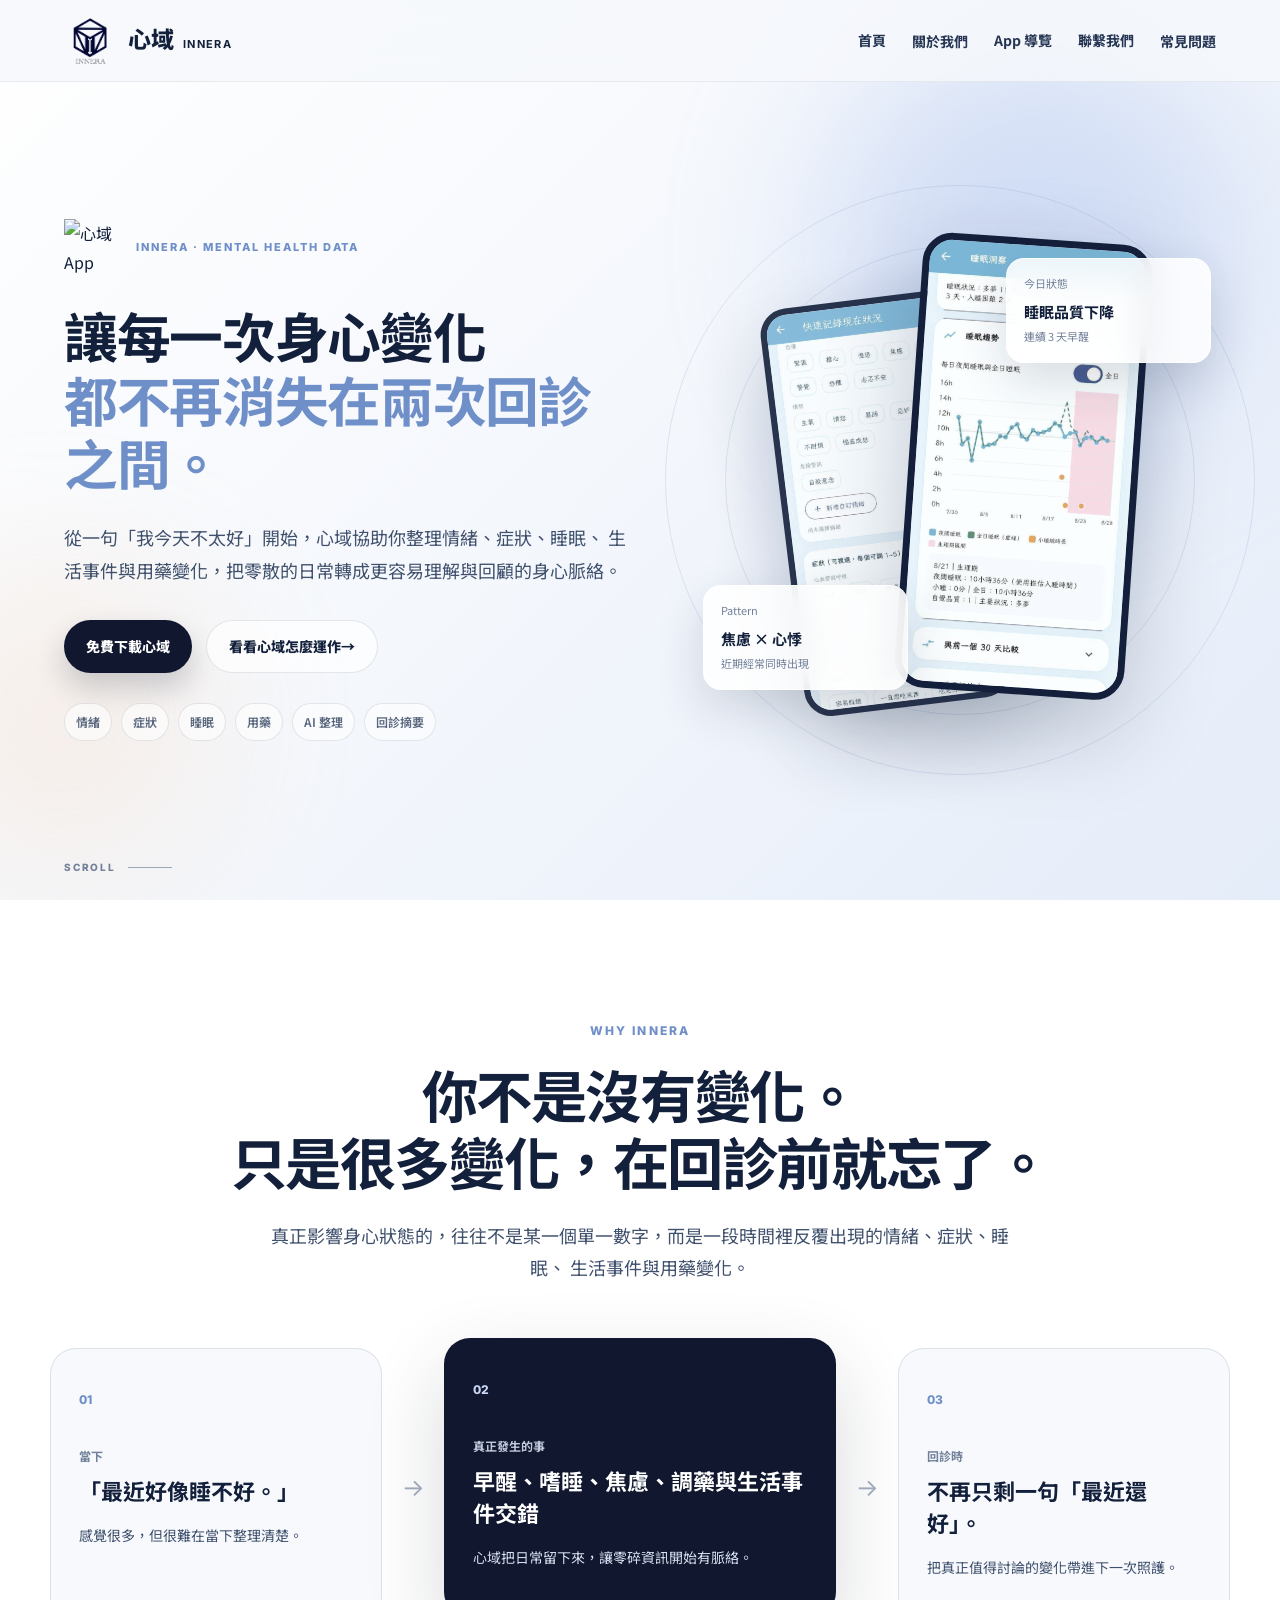
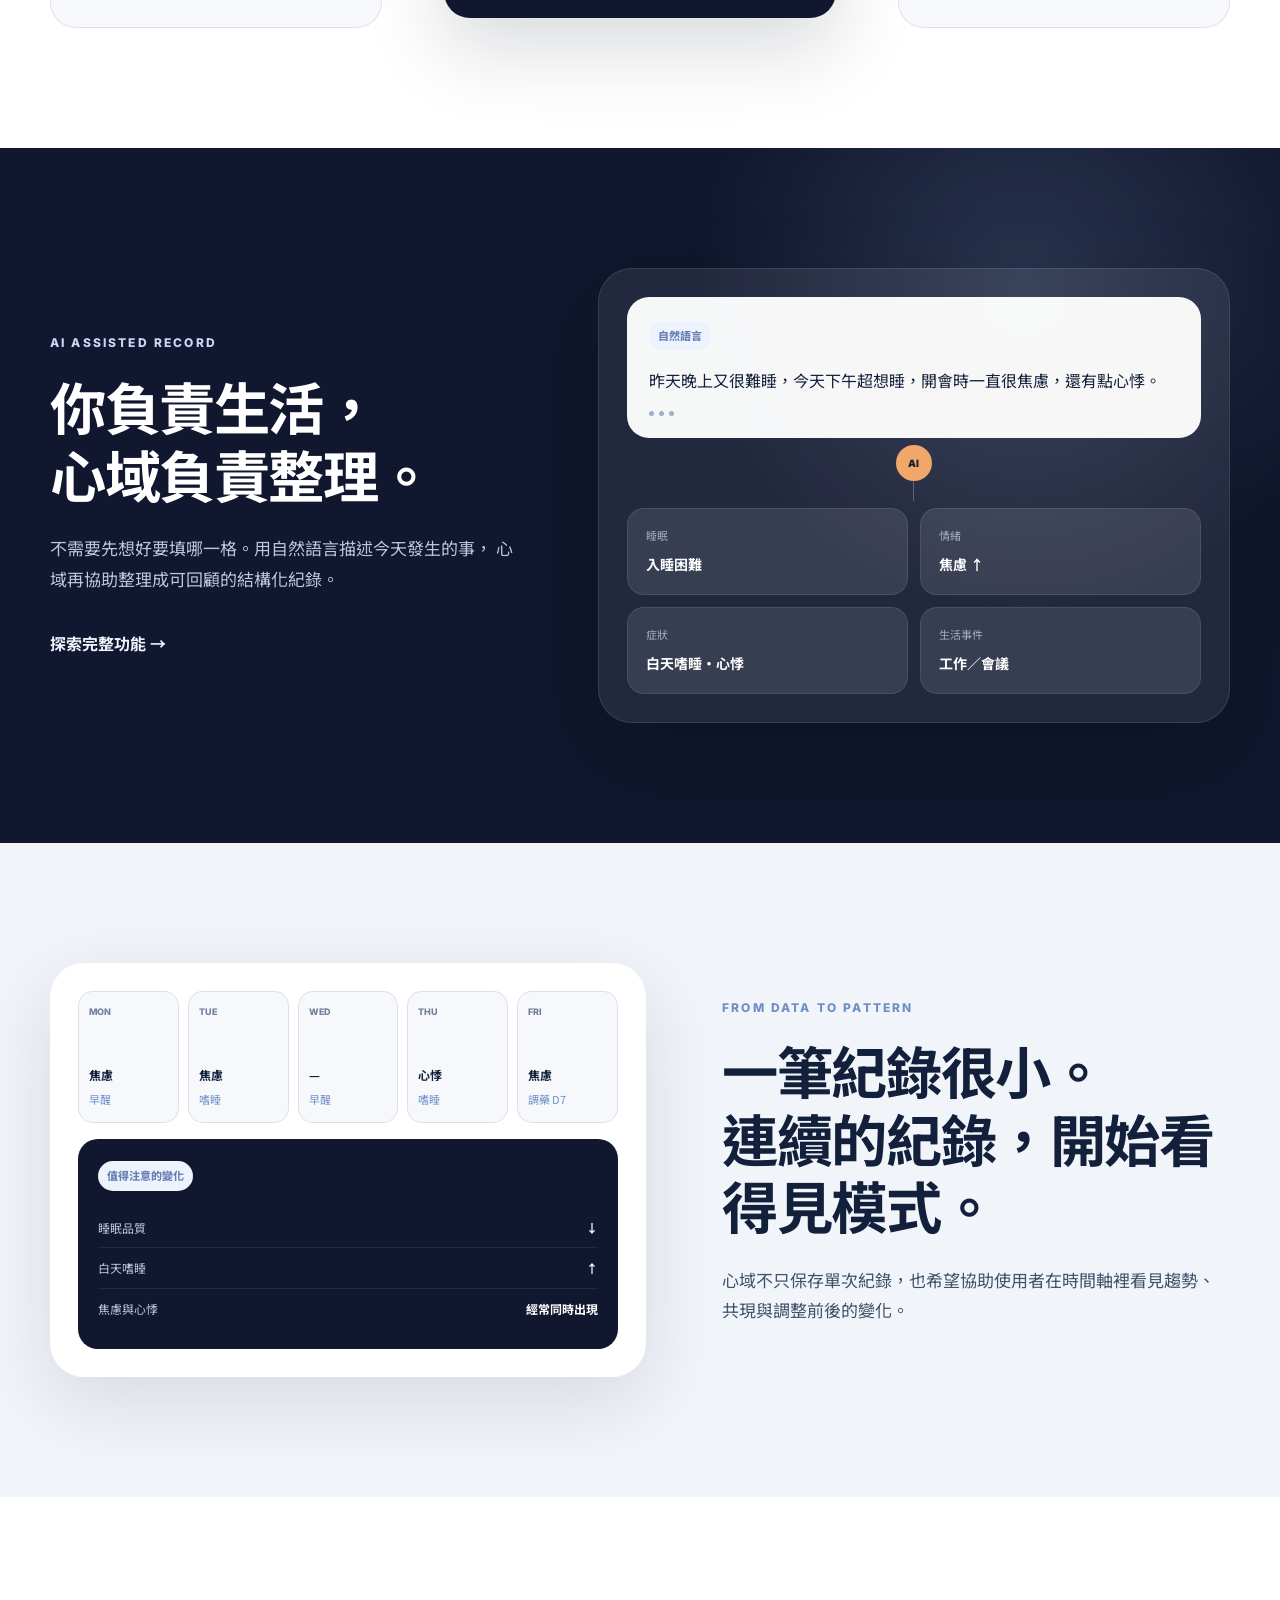
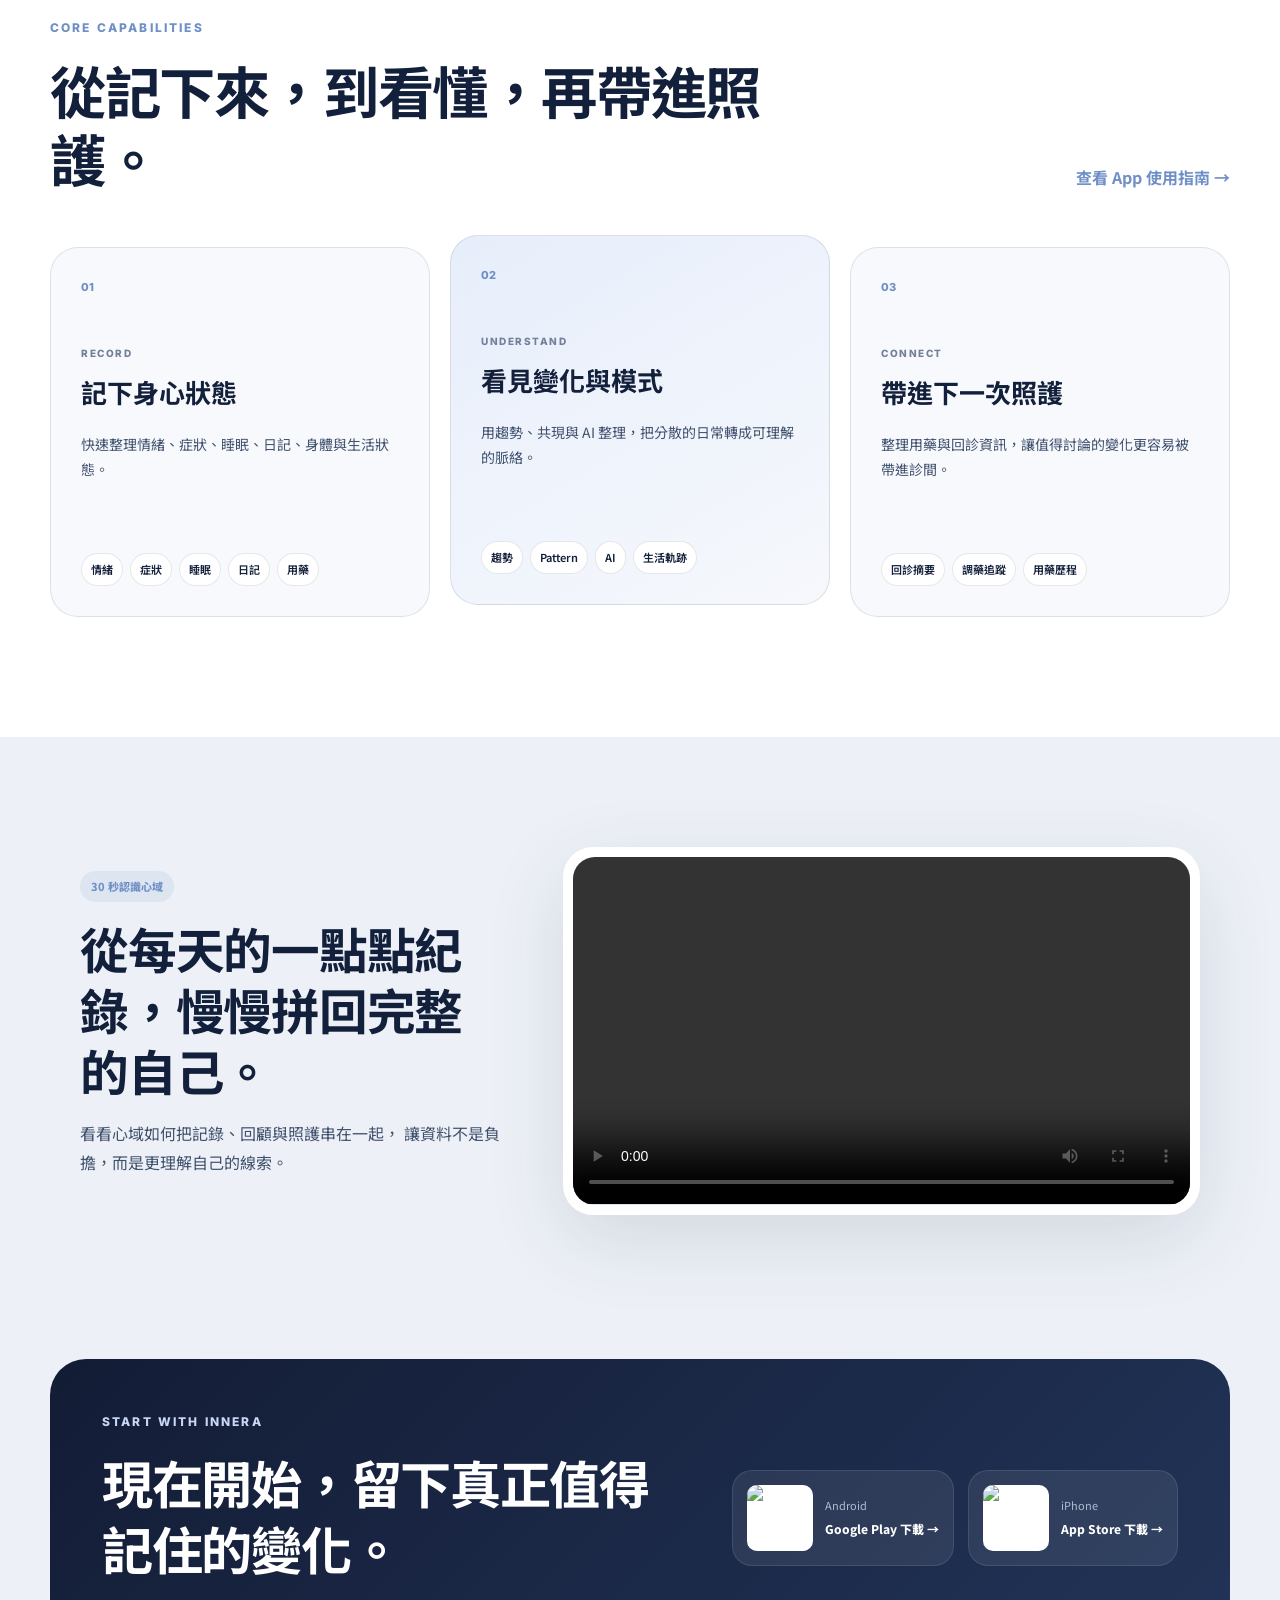
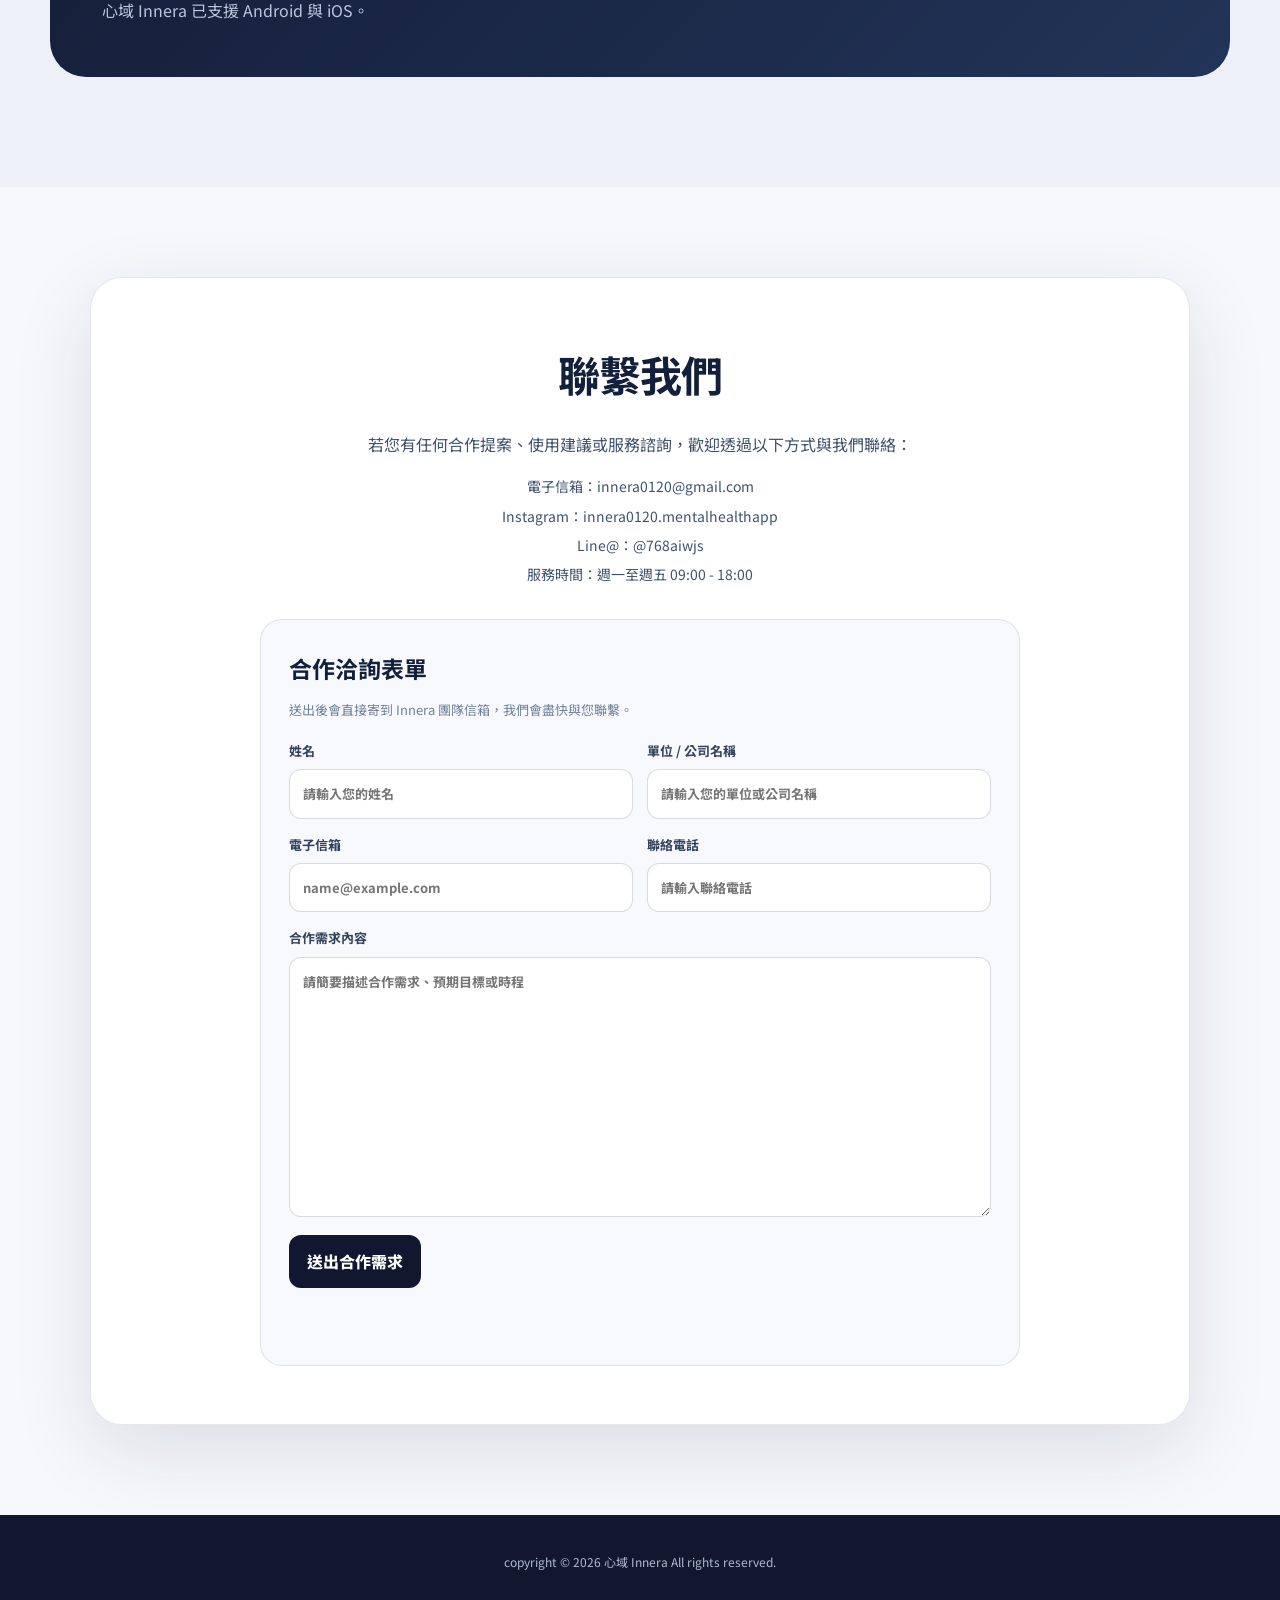
==== index.html @ 4cc6efcf "[update]大改版" ====
<!DOCTYPE html>
<html lang="zh-TW">
<head>
    <meta charset="UTF-8">
    <meta name="viewport" content="width=device-width, user-scalable=no, initial-scale=1.0">
    <title>心域 Innera｜情緒、心理App、日記、藥物紀錄、身心照護</title>
    <meta name="description" content="心域 Innera 是專為身心健康設計的心理 App，提供情緒紀錄、心理日記、藥物紀錄與身心照護功能，幫助你探索身心的每一個角落。">
    <meta name="keywords" content="心域, Inner, 情緒, 心理App, 日記, 藥物紀錄, 身心照護, 心理健康, 情緒管理, Innera">
    <meta property="og:title" content="心域 Innera｜情緒、心理App、日記、藥物紀錄、身心照護">
    <meta property="og:description" content="心域 Innera 是專為身心健康設計的心理 App，提供情緒紀錄、心理日記、藥物紀錄與身心照護功能。">
    <meta property="og:type" content="website">
    <link rel="stylesheet" href="style.css">
    <link rel="icon" type="image/png" sizes="1200x1200" href="./favicon.png">
<script type="application/ld+json">
{
  "@context": "https://schema.org",
  "@type": "MobileApplication",
  "name": "心域 Innera",
  "description": "專為身心健康設計的心理健康紀錄 App，提供情緒、症狀、睡眠、日記與藥物紀錄功能。",
  "url": "https://2019chenqq.github.io/Innera/",
  "applicationCategory": "HealthApplication",
  "operatingSystem": "Android, iOS"
}
</script>
</head>
<body>
    <header class="navbar">
  <a class="logo-area" href="index.html" aria-label="回到首頁">
  <img src="favicon.png" class="logo">
  <div class="brand-text">
    <div class="brand-title">
      <h1>心域</h1>
      <span>INNERA</span>
    </div>
  </div>
</a>

  <button class="nav-toggle" type="button" aria-label="開啟導覽選單" aria-expanded="false" aria-controls="primary-nav">
    <span></span>
    <span></span>
    <span></span>
  </button>

  <nav id="primary-nav">
    <a href="index.html">首頁</a>
    <div class="nav-item has-submenu">
      <a href="about/about.html">關於我們</a>
      <button class="submenu-toggle" type="button" aria-label="展開關於我們子選單" aria-expanded="false">▾</button>
      <div class="submenu">
        <a href="about/about.html#about-motivation">開發動機</a>
        <a href="about/about.html#about-expectation">我們期許</a>
        <a href="about/about.html#about-social">社會議題</a>
        <a href="about/about.html#about-timeline">發展時間線</a>
        <a href="about/about.html#about-roadmap">未來規劃</a>
      </div>
    </div>
      <a href="guide/guide.html">App 導覽</a>
      <button class="submenu-toggle" type="button" aria-label="展開 App 使用指南子選單" aria-expanded="false">▾</button>
    </div>
    <a href="#contact-us">聯繫我們</a>
    <div class="nav-item has-submenu">
      <a href="FAQ/faq.html">常見問題</a>
      <button class="submenu-toggle" type="button" aria-label="展開常見問題子選單" aria-expanded="false">▾</button>
      <div class="submenu">
        <a href="FAQ/faq-emotion-trend.html">情緒趨勢圖</a>
        <a href="FAQ/faq-diary.html">日記功能</a>
        <a href="FAQ/faq-medication.html">藥物紀錄</a>
        <a href="FAQ/faq-privacy.html">加密與隱私</a>
      </div>
    </div>
  </nav>
</header>

<main>
  <section class="hero hero-modern" id="home">
    <div class="hero-glow hero-glow-a" aria-hidden="true"></div>
    <div class="hero-glow hero-glow-b" aria-hidden="true"></div>

    <div class="hero-content">
      <div class="hero-copy">
        <div class="hero-brand-row">
          <img src="images/app_logo.png" class="hero-app-logo" alt="心域 App Logo">
          <span class="hero-eyebrow">INNERA · MENTAL HEALTH DATA</span>
        </div>

        <h2>讓每一次身心變化<br><span>都不再消失在兩次回診之間。</span></h2>

        <p class="hero-desc">
          從一句「我今天不太好」開始，心域協助你整理情緒、症狀、睡眠、
          生活事件與用藥變化，把零散的日常轉成更容易理解與回顧的身心脈絡。
        </p>

        <div class="hero-actions">
          <a class="primary-cta" href="#download-app">免費下載心域</a>
          <a class="secondary-cta" href="#how-it-works">看看心域怎麼運作 <span>→</span></a>
        </div>

        <div class="hero-trust">
          <span>情緒</span>
          <span>症狀</span>
          <span>睡眠</span>
          <span>用藥</span>
          <span>AI 整理</span>
          <span>回診摘要</span>
        </div>
      </div>

      <div class="hero-visual" aria-label="心域 App 畫面展示">
        <div class="orbit orbit-one" aria-hidden="true"></div>
        <div class="orbit orbit-two" aria-hidden="true"></div>

        <div class="floating-card floating-card-top">
          <small>今日狀態</small>
          <strong>睡眠品質下降</strong>
          <span>連續 3 天早醒</span>
        </div>

        <img src="images/快速紀錄.jpg" class="hero-phone hero-phone-back" alt="心域首頁">
        <img src="images/睡眠洞察.jpg" class="hero-phone hero-phone-main" alt="心域趨勢圖">

        <div class="floating-card floating-card-bottom">
          <small>Pattern</small>
          <strong>焦慮 × 心悸</strong>
          <span>近期經常同時出現</span>
        </div>
      </div>
    </div>

    <a class="hero-scroll" href="#problem" aria-label="向下看更多">
      <span>SCROLL</span>
      <i></i>
    </a>
  </section>

  <section class="story-section" id="problem">
    <div class="section-inner story-inner">
      <div class="section-label">WHY INNERA</div>
      <h2 class="display-title">你不是沒有變化。<br>只是很多變化，在回診前就忘了。</h2>
      <p class="section-lead">
        真正影響身心狀態的，往往不是某一個單一數字，而是一段時間裡反覆出現的情緒、症狀、睡眠、
        生活事件與用藥變化。
      </p>

      <div class="story-flow">
        <article class="story-card">
          <span class="story-number">01</span>
          <p class="story-kicker">當下</p>
          <h3>「最近好像睡不好。」</h3>
          <p>感覺很多，但很難在當下整理清楚。</p>
        </article>

        <div class="flow-arrow" aria-hidden="true">→</div>

        <article class="story-card story-card-highlight">
          <span class="story-number">02</span>
          <p class="story-kicker">真正發生的事</p>
          <h3>早醒、嗜睡、焦慮、調藥與生活事件交錯</h3>
          <p>心域把日常留下來，讓零碎資訊開始有脈絡。</p>
        </article>

        <div class="flow-arrow" aria-hidden="true">→</div>

        <article class="story-card">
          <span class="story-number">03</span>
          <p class="story-kicker">回診時</p>
          <h3>不再只剩一句「最近還好」。</h3>
          <p>把真正值得討論的變化帶進下一次照護。</p>
        </article>
      </div>
    </div>
  </section>

  <section class="ai-section" id="how-it-works">
    <div class="section-inner ai-grid">
      <div class="ai-copy">
        <div class="section-label light-label">AI ASSISTED RECORD</div>
        <h2 class="display-title light-title">你負責生活，<br>心域負責整理。</h2>
        <p>
          不需要先想好要填哪一格。用自然語言描述今天發生的事，
          心域再協助整理成可回顧的結構化紀錄。
        </p>
        <a class="text-link light-link" href="#feature-intro">探索完整功能 →</a>
      </div>

      <div class="ai-demo-card">
        <div class="ai-input-box">
          <span class="demo-tag">自然語言</span>
          <p>昨天晚上又很難睡，今天下午超想睡，開會時一直很焦慮，還有點心悸。</p>
          <div class="typing-line">
            <span></span><span></span><span></span>
          </div>
        </div>

        <div class="ai-transform" aria-hidden="true">
          <span>AI</span>
          <i></i>
        </div>

        <div class="structured-grid">
          <div class="structured-card">
            <span>睡眠</span>
            <strong>入睡困難</strong>
          </div>
          <div class="structured-card">
            <span>情緒</span>
            <strong>焦慮 ↑</strong>
          </div>
          <div class="structured-card">
            <span>症狀</span>
            <strong>白天嗜睡・心悸</strong>
          </div>
          <div class="structured-card">
            <span>生活事件</span>
            <strong>工作／會議</strong>
          </div>
        </div>
      </div>
    </div>
  </section>

  <section class="pattern-section">
    <div class="section-inner pattern-grid">
      <div class="pattern-visual">
        <div class="mini-timeline">
          <div><span>MON</span><b>焦慮</b><em>早醒</em></div>
          <div><span>TUE</span><b>焦慮</b><em>嗜睡</em></div>
          <div><span>WED</span><b>—</b><em>早醒</em></div>
          <div><span>THU</span><b>心悸</b><em>嗜睡</em></div>
          <div><span>FRI</span><b>焦慮</b><em>調藥 D7</em></div>
        </div>
        <div class="pattern-summary">
          <span class="demo-tag">值得注意的變化</span>
          <ul>
            <li><span>睡眠品質</span><strong>↓</strong></li>
            <li><span>白天嗜睡</span><strong>↑</strong></li>
            <li><span>焦慮與心悸</span><strong>經常同時出現</strong></li>
          </ul>
        </div>
      </div>

      <div class="pattern-copy">
        <div class="section-label">FROM DATA TO PATTERN</div>
        <h2 class="display-title">一筆紀錄很小。<br>連續的紀錄，開始看得見模式。</h2>
        <p>
          心域不只保存單次紀錄，也希望協助使用者在時間軸裡看見趨勢、
          共現與調整前後的變化。
        </p>
      </div>
    </div>
  </section>

  <section class="capability-section" id="feature-intro">
    <div class="section-inner">
      <div class="capability-heading">
        <div>
          <div class="section-label">CORE CAPABILITIES</div>
          <h2 class="display-title">從記下來，到看懂，再帶進照護。</h2>
        </div>
        <a class="text-link" href="guide/daily-record.html">查看 App 使用指南 →</a>
      </div>

      <div class="capability-grid">
        <article class="capability-card">
          <span class="capability-index">01</span>
          <p class="capability-en">RECORD</p>
          <h3>記下身心狀態</h3>
          <p>快速整理情緒、症狀、睡眠、日記、身體與生活狀態。</p>
          <div class="capability-tags">
            <span>情緒</span><span>症狀</span><span>睡眠</span><span>日記</span><span>用藥</span>
          </div>
        </article>

        <article class="capability-card capability-card-featured">
          <span class="capability-index">02</span>
          <p class="capability-en">UNDERSTAND</p>
          <h3>看見變化與模式</h3>
          <p>用趨勢、共現與 AI 整理，把分散的日常轉成可理解的脈絡。</p>
          <div class="capability-tags">
            <span>趨勢</span><span>Pattern</span><span>AI</span><span>生活軌跡</span>
          </div>
        </article>

        <article class="capability-card">
          <span class="capability-index">03</span>
          <p class="capability-en">CONNECT</p>
          <h3>帶進下一次照護</h3>
          <p>整理用藥與回診資訊，讓值得討論的變化更容易被帶進診間。</p>
          <div class="capability-tags">
            <span>回診摘要</span><span>調藥追蹤</span><span>用藥歷程</span>
          </div>
        </article>
      </div>
    </div>
  </section>

  <section class="brand-video-section" id="brand-video">
    <div class="brand-video-container">
      <div class="brand-video-text">
        <span class="section-kicker">30 秒認識心域</span>
        <h2>從每天的一點點紀錄，慢慢拼回完整的自己。</h2>
        <p>
          看看心域如何把記錄、回顧與照護串在一起，
          讓資料不是負擔，而是更理解自己的線索。
        </p>
      </div>

      <div class="brand-video-card">
        <video class="brand-video" controls playsinline preload="metadata">
          <source src="Video/App形象影片.mp4" type="video/mp4">
          您的瀏覽器不支援影片播放。
        </video>
      </div>
    </div>
  </section>

  <section class="download-section" id="download-app">
    <div class="section-inner download-panel">
      <div class="download-copy">
        <div class="section-label light-label">START WITH INNERA</div>
        <h2>現在開始，留下真正值得記住的變化。</h2>
        <p>心域 Innera 已支援 Android 與 iOS。</p>
      </div>

      <div class="download-options">
        <div class="download-option">
          <img src="images/Android QR code.png" alt="Android QR code">
          <div>
            <span>Android</span>
            <a href="https://play.google.com/store/apps/details?id=tw.heartsshine.app" target="_blank" rel="noopener noreferrer">Google Play 下載 →</a>
          </div>
        </div>

        <div class="download-option">
          <img src="images/ios QR code.png" alt="iOS QR code">
          <div>
            <span>iPhone</span>
            <a href="https://apps.apple.com/app/%E5%BF%83%E5%9F%9F/id6761364532" target="_blank" rel="noopener noreferrer">App Store 下載 →</a>
          </div>
        </div>
      </div>
    </div>
  </section>
</main>


<div class="lightbox" id="image-lightbox" aria-hidden="true">
  <button class="lightbox-close" type="button" aria-label="關閉放大圖片">×</button>
  <img class="lightbox-image" src="" alt="放大預覽">
</div>

<section class="contact-section" id="contact-us">
  <h2 class="section-heading">聯繫我們</h2>
  <p>若您有任何合作提案、使用建議或服務諮詢，歡迎透過以下方式與我們聯絡：</p>
  <div class="contact-list">
    <p>電子信箱：innera0120@gmail.com</p>
    <p>Instagram：innera0120.mentalhealthapp</p>
    <p>Line@：@768aiwjs</p>
    <p>服務時間：週一至週五 09:00 - 18:00</p>
  </div>
    <form
      class="cooperation-form"
      id="cooperation-form"
      action="https://script.google.com/macros/s/AKfycbwIq2bUx30dX_gf_fLArxdg6hC4Gxvrd5Pf0knFtybtmUnNNpR6u-JxfWpjAalAvNqS/exec"
      method="POST"
    >
      <h3>合作洽詢表單</h3>
      <p class="form-help">送出後會直接寄到 Innera 團隊信箱，我們會盡快與您聯繫。</p>
      <input type="text" name="_honey" class="form-honey" tabindex="-1" autocomplete="off">
      <div class="form-grid">
      <label>
        姓名
        <input type="text" name="name" required placeholder="請輸入您的姓名">
      </label>
      <label>
        單位 / 公司名稱
        <input type="text" name="organization" required placeholder="請輸入您的單位或公司名稱">
      </label>
      <label>
        電子信箱
        <input type="email" name="email" required placeholder="name@example.com">
      </label>
      <label>
        聯絡電話
        <input type="tel" name="phone" required placeholder="請輸入聯絡電話">
      </label>
      </div>
      <label class="full-width">
        合作需求內容
        <textarea name="message" rows="10" required placeholder="請簡要描述合作需求、預期目標或時程"></textarea>
      </label>

      <button type="submit" class="submit-btn">送出合作需求</button>
      <p class="form-note" id="form-note" aria-live="polite"></p>
    </form>
</section>

<footer>
  <p>copyright © 2026 心域 Innera All rights reserved.</p>
</footer>

<script>
  (function () {
    const navbar = document.querySelector(".navbar");
    const navToggle = document.querySelector(".nav-toggle");
    const primaryNav = document.getElementById("primary-nav");
    const submenuItems = primaryNav ? Array.from(primaryNav.querySelectorAll(".has-submenu")) : [];
    const zoomableImages = Array.from(document.querySelectorAll(".feature-grid img, .single-feature img"));
    const lightbox = document.getElementById("image-lightbox");
    const lightboxImage = lightbox.querySelector(".lightbox-image");
    const closeButton = lightbox.querySelector(".lightbox-close");
    const featureVideos = Array.from(document.querySelectorAll(".feature-video"));
    const cooperationForm = document.getElementById("cooperation-form");
    const formNote = document.getElementById("form-note");
    let currentIndex = -1;
    let touchStartX = 0;
    let touchStartY = 0;

    function closeMobileNav() {
      if (!navbar || !navToggle) {
        return;
      }

      navbar.classList.remove("is-open");
      navToggle.setAttribute("aria-expanded", "false");

      submenuItems.forEach((item) => {
        item.classList.remove("submenu-open");
        const toggle = item.querySelector(".submenu-toggle");
        if (toggle) {
          toggle.setAttribute("aria-expanded", "false");
        }
      });
    }

    if (navbar && navToggle && primaryNav) {
      navToggle.addEventListener("click", () => {
        const isOpen = navbar.classList.toggle("is-open");
        navToggle.setAttribute("aria-expanded", String(isOpen));
      });

      primaryNav.querySelectorAll("a").forEach((anchor) => {
        anchor.addEventListener("click", () => {
          if (window.matchMedia("(max-width: 768px)").matches) {
            closeMobileNav();
          }
        });
      });

      submenuItems.forEach((item) => {
        const toggle = item.querySelector(".submenu-toggle");
        if (!toggle) {
          return;
        }

        toggle.addEventListener("click", (event) => {
          event.preventDefault();
          const isSubmenuOpen = item.classList.toggle("submenu-open");
          toggle.setAttribute("aria-expanded", String(isSubmenuOpen));
        });
      });

      window.addEventListener("resize", () => {
        if (!window.matchMedia("(max-width: 768px)").matches) {
          closeMobileNav();
        }
      });
    }

    function showImage(index) {
      if (!zoomableImages.length) {
        return;
      }

      const normalizedIndex = (index + zoomableImages.length) % zoomableImages.length;
      const targetImage = zoomableImages[normalizedIndex];

      currentIndex = normalizedIndex;
      lightboxImage.src = targetImage.src;
      lightboxImage.alt = targetImage.alt || "放大預覽";
    }

    function openLightbox(index) {
      showImage(index);
      lightbox.classList.add("is-open");
      lightbox.setAttribute("aria-hidden", "false");
      document.body.classList.add("no-scroll");
    }

    function closeLightbox() {
      lightbox.classList.remove("is-open");
      lightbox.setAttribute("aria-hidden", "true");
      document.body.classList.remove("no-scroll");
      lightboxImage.src = "";
      currentIndex = -1;
    }

    function showNext() {
      if (currentIndex === -1) {
        return;
      }

      showImage(currentIndex + 1);
    }

    function showPrev() {
      if (currentIndex === -1) {
        return;
      }

      showImage(currentIndex - 1);
    }

    zoomableImages.forEach((img, index) => {
      img.classList.add("zoomable-image");
      img.addEventListener("click", () => openLightbox(index));
    });

    closeButton.addEventListener("click", closeLightbox);

    lightboxImage.addEventListener("touchstart", (event) => {
      if (!lightbox.classList.contains("is-open")) {
        return;
      }

      touchStartX = event.changedTouches[0].clientX;
      touchStartY = event.changedTouches[0].clientY;
    });

    lightboxImage.addEventListener("touchend", (event) => {
      if (!lightbox.classList.contains("is-open")) {
        return;
      }

      const touchEndX = event.changedTouches[0].clientX;
      const touchEndY = event.changedTouches[0].clientY;
      const deltaX = touchEndX - touchStartX;
      const deltaY = touchEndY - touchStartY;

      if (Math.abs(deltaX) > 50 && Math.abs(deltaX) > Math.abs(deltaY)) {
        if (deltaX < 0) {
          showNext();
        } else {
          showPrev();
        }
      }
    });

    lightbox.addEventListener("click", (event) => {
      if (event.target === lightbox) {
        closeLightbox();
      }
    });

    document.addEventListener("keydown", (event) => {
      if (!lightbox.classList.contains("is-open")) {
        return;
      }

      if (event.key === "Escape") {
        closeLightbox();
      } else if (event.key === "ArrowRight") {
        showNext();
      } else if (event.key === "ArrowLeft") {
        showPrev();
      }
    });

    featureVideos.forEach((videoElement) => {
      const fallback = videoElement.parentElement.querySelector(".video-fallback");
      if (!fallback) {
        return;
      }

      const showVideoFallback = () => {
        fallback.hidden = false;
      };

      const hideVideoFallback = () => {
        fallback.hidden = true;
      };

      videoElement.addEventListener("loadeddata", hideVideoFallback);
      videoElement.addEventListener("playing", hideVideoFallback);
      videoElement.addEventListener("error", showVideoFallback);
      videoElement.addEventListener("stalled", showVideoFallback);
    });

    if (cooperationForm && formNote) {
      const submitButton = cooperationForm.querySelector(".submit-btn");
      const submitAction = cooperationForm.getAttribute("action") || "";

      if (new URLSearchParams(window.location.search).get("sent") === "1") {
        formNote.className = "form-note success";
        formNote.textContent = "感謝您的來信，我們已收到合作需求，將於 1-3 個工作天內與您聯繫。";
      }

      cooperationForm.addEventListener("submit", async (event) => {
        event.preventDefault();

        formNote.className = "form-note";
        formNote.textContent = "送出中，請稍候...";

        if (submitButton) {
          submitButton.disabled = true;
          submitButton.textContent = "送出中...";
        }

        try {
          await fetch(submitAction, {
            method: "POST",
            mode: "no-cors",
            body: new FormData(cooperationForm),
          });

          cooperationForm.reset();
          formNote.className = "form-note success";
          formNote.textContent = "感謝您的來信，我們已收到合作需求，將於 1-3 個工作天內與您聯繫。";
        } catch (error) {
          formNote.className = "form-note error";
          formNote.textContent = "送出失敗，請稍後再試，或直接寄信到 innera0120@gmail.com。";
        } finally {
          if (submitButton) {
            submitButton.disabled = false;
            submitButton.textContent = "送出合作需求";
          }
        }
      });
    }
  })();
</script>
</body>
</html>
---- style.css ----
@import url("https://fonts.googleapis.com/css2?family=Iansui&family=Inter:wght@400;500;600;700;800&family=Noto+Sans+TC:wght@400;500;600;700;800;900&display=swap");


:root {
  --ink: #13203b;
  --ink-soft: #40516d;
  --muted: #72809a;
  --paper: #f6f8fc;
  --white: #ffffff;
  --mist: #e9f0fb;
  --brand: #abc1ee;
  --brand-strong: #6f8fc8;
  --navy: #10172e;
  --navy-2: #182642;
  --warm: #f1a66a;
  --line: rgba(24, 38, 66, 0.11);
  --shadow: 0 24px 80px rgba(21, 35, 61, 0.12);
  --radius-xl: 36px;
  --radius-lg: 26px;
  --radius-md: 18px;
  --font-sans: "Noto Sans TC", "Inter", "Microsoft JhengHei", sans-serif;
  --font-latin: "Inter", "Noto Sans TC", sans-serif;
  --font-hand: "Iansui", "Noto Sans TC", sans-serif;
  --font-heading: "Noto Sans TC", "Inter", "Microsoft JhengHei", sans-serif;
}

/* 大標題 */
.hero-copy h2,
.display-title,
.brand-video-text h2,
.download-copy h2,
.section-heading {
  font-family: "Noto Sans TC", sans-serif !important;
  font-weight: 700 !important;
  letter-spacing: -0.025em !important;
}

/* 中型標題 */
.story-card h3,
.capability-card h3,
.cooperation-form h3 {
  font-family: var(--font-heading);
  font-weight: 700;
}

* {
  box-sizing: border-box;
}

html {
  scroll-behavior: smooth;
  scroll-padding-top: 96px;
}

body {
  margin: 0;
  font-family: var(--font-sans);
  background: var(--paper);
  color: var(--ink);
  line-height: 1.8;
  overflow-x: hidden;
}

img,
video {
  max-width: 100%;
}

a {
  color: inherit;
}

button,
input,
textarea {
  font: inherit;
}

h1,
h2,
h3,
p {
  margin-top: 0;
}

.section-inner {
  width: min(1180px, calc(100% - 48px));
  margin: 0 auto;
}

.section-label {
  margin-bottom: 18px;
  font-family: var(--font-latin);
  font-size: 12px;
  font-weight: 800;
  letter-spacing: 0.18em;
  color: var(--brand-strong);
}

.light-label {
  color: #c9d7f7;
}

.display-title {
  margin: 0;
  font-size: clamp(34px, 4.4vw, 64px);
  line-height: 1.2;
  letter-spacing: -0.045em;
  font-weight: 800;
}

.section-lead {
  max-width: 740px;
  margin: 24px auto 0;
  font-size: 18px;
  color: var(--ink-soft);
}

.text-link {
  display: inline-flex;
  margin-top: 18px;
  text-decoration: none;
  font-weight: 700;
  color: var(--brand-strong);
}

.light-link {
  color: #f0f4ff;
}

/* =========================
   NAVIGATION
========================= */
.navbar {
  position: fixed;
  inset: 0 0 auto 0;
  z-index: 1000;
  height: 82px;
  padding: 0 max(24px, 5vw);
  display: flex;
  align-items: center;
  justify-content: space-between;
  background: rgba(246, 248, 252, 0.82);
  border-bottom: 1px solid rgba(19, 32, 59, 0.07);
  backdrop-filter: blur(20px);
  -webkit-backdrop-filter: blur(20px);
}

.logo-area {
  display: inline-flex;
  align-items: center;
  gap: 12px;
  text-decoration: none;
}

.logo-area .logo {
  width: 52px;
  height: 52px;
  object-fit: contain;
}

.brand-title {
  display: flex;
  align-items: baseline;
  gap: 9px;
}

.brand-title h1 {
  margin: 0;
  font-size: 23px;
  line-height: 1;
  font-weight: 800;
}

.brand-title span {
  font-family: var(--font-latin);
  font-size: 11px;
  font-weight: 700;
  letter-spacing: 0.12em;
}

.navbar nav {
  display: flex;
  align-items: center;
  gap: 26px;
}

.navbar nav > a,
.navbar nav > .nav-item > a {
  margin: 0;
  padding: 8px 0;
  text-decoration: none;
  font-size: 14px;
  font-weight: 700;
  color: #253553;
  transition: color .2s ease;
}

.navbar nav a:hover {
  color: var(--brand-strong);
}

.navbar nav .has-submenu {
  position: relative;
}

.submenu-toggle {
  display: none;
}

.navbar nav .submenu {
  position: absolute;
  top: calc 100%;
  left: -18px;
  min-width: 160px;
  padding: 8px;
  display: none;
  background: rgba(255,255,255,.98);
  border: 1px solid var(--line);
  border-radius: 16px;
  box-shadow: 0 18px 44px rgba(18,31,52,.12);
}

.navbar nav .submenu a {
  display: block;
  padding: 9px 11px;
  border-radius: 10px;
  text-decoration: none;
  white-space: nowrap;
  font-size: 13px;
  font-weight: 600;
  color: var(--ink-soft);
}

.navbar nav .submenu a:hover {
  background: #f1f5fc;
}

.navbar nav .has-submenu:hover .submenu,
.navbar nav .has-submenu:focus-within .submenu {
  display: block;
}

.nav-toggle {
  display: none;
  width: 42px;
  height: 42px;
  padding: 9px 8px;
  border: 1px solid var(--line);
  border-radius: 13px;
  background: rgba(255,255,255,.86);
  cursor: pointer;
}

.nav-toggle span {
  display: block;
  width: 100%;
  height: 2px;
  border-radius: 99px;
  background: var(--ink);
  transition: .2s ease;
}

.nav-toggle span + span {
  margin-top: 6px;
}

/* =========================
   HERO
========================= */
.hero-modern {
  position: relative;
  min-height: 100svh;
  padding: 130px max(24px, 5vw) 70px;
  display: grid;
  align-items: center;
  overflow: hidden;
  background:
    linear-gradient(135deg, rgba(255,255,255,.98) 0%, rgba(244,247,252,.98) 48%, rgba(228,236,249,.96) 100%);
}

.hero-content {
  position: relative;
  z-index: 3;
  width: min(1240px, 100%);
  margin: 0 auto;
  display: grid;
  grid-template-columns: minmax(0, 1.05fr) minmax(410px, .95fr);
  gap: 72px;
  align-items: center;
}

.hero-brand-row {
  display: flex;
  align-items: center;
  gap: 14px;
  margin-bottom: 26px;
}

.hero-app-logo {
  width: 58px;
  height: 58px;
  object-fit: contain;
}

.hero-eyebrow {
  font-family: var(--font-latin);
  font-size: 11px;
  font-weight: 800;
  letter-spacing: .18em;
  color: var(--brand-strong);
}

.hero-copy h2 {
  margin: 0;
  max-width: 760px;
  font-size: clamp(38px, 4.2vw, 62px);
  line-height: 1.18;
  letter-spacing: -0.045em;
  font-weight: 900;
}

.hero-copy h2 span {
  color: var(--brand-strong);
}

.hero-desc {
  max-width: 690px;
  margin: 28px 0 0;
  font-size: 18px;
  color: var(--ink-soft);
}

.hero-actions {
  display: flex;
  flex-wrap: wrap;
  gap: 14px;
  margin-top: 34px;
}

.primary-cta,
.secondary-cta {
  display: inline-flex;
  min-height: 52px;
  align-items: center;
  justify-content: center;
  padding: 13px 22px;
  border-radius: 999px;
  text-decoration: none;
  font-size: 14px;
  font-weight: 800;
  transition: transform .22s ease, box-shadow .22s ease, background .22s ease;
}

.primary-cta {
  background: var(--navy);
  color: #fff;
  box-shadow: 0 14px 30px rgba(16,23,46,.2);
}

.secondary-cta {
  background: rgba(255,255,255,.7);
  border: 1px solid var(--line);
  color: var(--ink);
}

.primary-cta:hover,
.secondary-cta:hover {
  transform: translateY(-3px);
}

.hero-trust {
  display: flex;
  flex-wrap: wrap;
  gap: 9px;
  margin-top: 30px;
}

.hero-trust span {
  padding: 7px 11px;
  border: 1px solid var(--line);
  border-radius: 999px;
  background: rgba(255,255,255,.6);
  font-size: 12px;
  font-weight: 600;
  color: #59677e;
}

.hero-visual {
  position: relative;
  min-height: 600px;
  display: flex;
  align-items: center;
  justify-content: center;
}

.hero-visual::before {
  content: "";
  position: absolute;
  width: min(500px, 90%);
  aspect-ratio: 1;
  border-radius: 50%;
  background: radial-gradient(circle, rgba(171,193,238,.55), rgba(171,193,238,0) 70%);
  filter: blur(4px);
}

.hero-phone {
  position: absolute;
  width: clamp(190px, 18vw, 238px);
  border-radius: 30px;
  box-shadow: 0 34px 90px rgba(18,31,55,.23);
  border: 7px solid #14203b;
  background: #fff;
}

.hero-phone-back {
  transform: translate(-32%, 5%) rotate(-7deg) scale(.9);
  opacity: .9;
  z-index: 1;
}

.hero-phone-main {
  transform: translate(28%, -3%) rotate(4deg);
  z-index: 2;
}

.floating-card {
  position: absolute;
  z-index: 4;
  width: 205px;
  padding: 15px 17px;
  border-radius: 18px;
  background: rgba(255,255,255,.87);
  border: 1px solid rgba(255,255,255,.72);
  box-shadow: 0 18px 48px rgba(29,43,68,.16);
  backdrop-filter: blur(14px);
}

.floating-card small,
.floating-card span {
  display: block;
  font-size: 11px;
  color: var(--muted);
}

.floating-card strong {
  display: block;
  margin: 4px 0 2px;
  font-size: 15px;
}

.floating-card-top {
  top: 13%;
  right: 1%;
}

.floating-card-bottom {
  left: 0;
  bottom: 15%;
}

.orbit {
  position: absolute;
  border: 1px solid rgba(103,132,184,.17);
  border-radius: 50%;
}

.orbit-one {
  width: 470px;
  height: 470px;
}

.orbit-two {
  width: 590px;
  height: 590px;
}

.hero-glow {
  position: absolute;
  border-radius: 50%;
  filter: blur(80px);
  opacity: .45;
}

.hero-glow-a {
  width: 420px;
  height: 420px;
  top: 4%;
  right: 3%;
  background: #abc1ee;
}

.hero-glow-b {
  width: 320px;
  height: 320px;
  left: -8%;
  bottom: 2%;
  background: #f0b886;
  opacity: .16;
}

.hero-scroll {
  position: absolute;
  left: max(24px, 5vw);
  bottom: 24px;
  z-index: 4;
  display: inline-flex;
  align-items: center;
  gap: 12px;
  text-decoration: none;
  font-family: var(--font-latin);
  font-size: 10px;
  font-weight: 800;
  letter-spacing: .18em;
  color: var(--muted);
}

.hero-scroll i {
  width: 44px;
  height: 1px;
  background: #9aa6ba;
}

/* =========================
   STORY
========================= */
.story-section {
  padding: 120px 0;
  background: #fff;
}

.story-inner {
  text-align: center;
}

.story-flow {
  margin-top: 64px;
  display: grid;
  grid-template-columns: 1fr auto 1.18fr auto 1fr;
  gap: 20px;
  align-items: center;
}

.story-card {
  position: relative;
  min-height: 280px;
  padding: 34px 28px;
  text-align: left;
  border-radius: var(--radius-lg);
  background: #f7f9fd;
  border: 1px solid var(--line);
}

.story-card-highlight {
  background: var(--navy);
  color: #fff;
  transform: translateY(-10px);
  box-shadow: 0 30px 80px rgba(16,23,46,.16);
}

.story-number {
  font-family: var(--font-latin);
  font-size: 12px;
  font-weight: 800;
  color: var(--brand-strong);
}

.story-card-highlight .story-number {
  color: #c9d6f5;
}

.story-kicker {
  margin: 34px 0 8px;
  font-size: 12px;
  font-weight: 700;
  color: var(--muted);
}

.story-card-highlight .story-kicker {
  color: #bfc9db;
}

.story-card > p:last-child {
  margin: 0;
  color: var(--ink-soft);
  font-size: 14px;
}

.story-card.story-card-highlight > p:last-child {
  color: #d7e1f2;
}

.story-card h3 {
  margin: 0 0 16px;
  font-size: 22px;
  line-height: 1.45;
}

.story-card > p:last-child {
  margin: 0;
  color: var(--ink-soft);
  font-size: 14px;
}

.flow-arrow {
  font-family: var(--font-latin);
  color: #a3adc0;
  font-size: 24px;
}

/* =========================
   AI SECTION
========================= */
.ai-section {
  padding: 120px 0;
  background:
    radial-gradient(circle at 80% 20%, rgba(171,193,238,.17), transparent 28%),
    var(--navy);
  color: #fff;
}

.ai-grid {
  display: grid;
  grid-template-columns: .85fr 1.15fr;
  gap: 80px;
  align-items: center;
}

.ai-copy p {
  max-width: 520px;
  margin-top: 26px;
  color: #bdc7d9;
  font-size: 17px;
}

.light-title {
  color: #fff;
}

.ai-demo-card {
  padding: 28px;
  border-radius: 34px;
  background: rgba(255,255,255,.08);
  border: 1px solid rgba(255,255,255,.1);
  box-shadow: 0 30px 90px rgba(0,0,0,.17);
}

.ai-input-box {
  padding: 22px;
  border-radius: 22px;
  background: rgba(255,255,255,.96);
  color: var(--ink);
}

.demo-tag {
  display: inline-flex;
  padding: 5px 9px;
  border-radius: 999px;
  background: #edf2fc;
  color: #6780b4;
  font-size: 11px;
  font-weight: 800;
}

.ai-input-box p {
  margin: 16px 0;
  font-size: 16px;
  line-height: 1.8;
}

.typing-line {
  display: flex;
  gap: 5px;
}

.typing-line span {
  width: 5px;
  height: 5px;
  border-radius: 50%;
  background: #9cafcf;
}

.ai-transform {
  height: 70px;
  display: flex;
  flex-direction: column;
  align-items: center;
  justify-content: center;
}

.ai-transform span {
  display: grid;
  place-items: center;
  width: 36px;
  height: 36px;
  border-radius: 50%;
  background: var(--warm);
  color: #1b2234;
  font-family: var(--font-latin);
  font-size: 10px;
  font-weight: 900;
}

.ai-transform i {
  width: 1px;
  height: 20px;
  background: rgba(255,255,255,.26);
}

.structured-grid {
  display: grid;
  grid-template-columns: repeat(2, 1fr);
  gap: 12px;
}

.structured-card {
  padding: 17px 18px;
  border-radius: 17px;
  background: rgba(255,255,255,.1);
  border: 1px solid rgba(255,255,255,.09);
}

.structured-card span,
.structured-card strong {
  display: block;
}

.structured-card span {
  font-size: 11px;
  color: #9eacc3;
}

.structured-card strong {
  margin-top: 6px;
  font-size: 14px;
}

/* =========================
   PATTERN
========================= */
.pattern-section {
  padding: 120px 0;
  background: #f1f4f9;
}

.pattern-grid {
  display: grid;
  grid-template-columns: 1.08fr .92fr;
  gap: 76px;
  align-items: center;
}

.pattern-copy p {
  margin-top: 26px;
  color: var(--ink-soft);
  font-size: 17px;
}

.pattern-visual {
  padding: 28px;
  border-radius: 34px;
  background: #fff;
  box-shadow: var(--shadow);
}

.mini-timeline {
  display: grid;
  grid-template-columns: repeat(5, 1fr);
  gap: 9px;
}

.mini-timeline > div {
  min-height: 132px;
  padding: 12px 10px;
  display: flex;
  flex-direction: column;
  border-radius: 15px;
  background: #f6f8fc;
  border: 1px solid var(--line);
}

.mini-timeline span {
  font-family: var(--font-latin);
  font-size: 9px;
  font-weight: 800;
  color: var(--muted);
}

.mini-timeline b {
  margin-top: auto;
  font-size: 12px;
}

.mini-timeline em {
  margin-top: 5px;
  font-style: normal;
  font-size: 11px;
  color: var(--brand-strong);
}

.pattern-summary {
  margin-top: 16px;
  padding: 20px;
  border-radius: 20px;
  background: var(--navy);
  color: #fff;
}

.pattern-summary ul {
  margin: 17px 0 0;
  padding: 0;
  list-style: none;
}

.pattern-summary li {
  padding: 9px 0;
  display: flex;
  justify-content: space-between;
  gap: 18px;
  border-bottom: 1px solid rgba(255,255,255,.08);
}

.pattern-summary li:last-child {
  border-bottom: 0;
}

.pattern-summary li span {
  color: #bdc7d9;
  font-size: 12px;
}

.pattern-summary li strong {
  font-size: 12px;
  text-align: right;
}

/* =========================
   CAPABILITIES
========================= */
.capability-section {
  padding: 120px 0;
  background: #fff;
}

.capability-heading {
  display: flex;
  align-items: end;
  justify-content: space-between;
  gap: 30px;
}

.capability-heading .display-title {
  max-width: 800px;
}

.capability-grid {
  margin-top: 56px;
  display: grid;
  grid-template-columns: repeat(3, 1fr);
  gap: 20px;
}

.capability-card {
  min-height: 370px;
  padding: 30px;
  display: flex;
  flex-direction: column;
  border-radius: 28px;
  background: #f7f9fd;
  border: 1px solid var(--line);
}

.capability-card-featured {
  background: linear-gradient(150deg, #e7eefb, #f6f8fc);
  transform: translateY(-12px);
}

.capability-index {
  font-family: var(--font-latin);
  font-size: 11px;
  font-weight: 800;
  color: var(--brand-strong);
}

.capability-en {
  margin: 46px 0 7px;
  font-family: var(--font-latin);
  font-size: 10px;
  font-weight: 800;
  letter-spacing: .15em;
  color: var(--muted);
}

.capability-card h3 {
  margin: 0 0 16px;
  font-size: 26px;
}

.capability-card > p:not(.capability-en) {
  margin: 0;
  color: var(--ink-soft);
  font-size: 14px;
}

.capability-tags {
  margin-top: auto;
  display: flex;
  flex-wrap: wrap;
  gap: 7px;
}

.capability-tags span {
  padding: 6px 9px;
  border-radius: 999px;
  background: #fff;
  border: 1px solid var(--line);
  font-size: 11px;
  font-weight: 600;
}

/* =========================
   VIDEO
========================= */
.brand-video-section {
  padding: 110px 24px;
  background: #edf1f7;
}

.brand-video-container {
  width: min(1120px, 100%);
  margin: 0 auto;
  display: grid;
  grid-template-columns: .8fr 1.2fr;
  gap: 58px;
  align-items: center;
}

.section-kicker {
  display: inline-flex;
  margin-bottom: 16px;
  padding: 6px 11px;
  border-radius: 999px;
  background: rgba(109,139,195,.12);
  color: var(--brand-strong);
  font-size: 11px;
  font-weight: 800;
}

.brand-video-text h2 {
  margin: 0 0 18px;
  font-size: clamp(30px, 3.8vw, 50px);
  line-height: 1.25;
  letter-spacing: -.04em;
}

.brand-video-text p {
  color: var(--ink-soft);
}

.brand-video-card {
  padding: 10px;
  border-radius: 30px;
  background: #fff;
  box-shadow: var(--shadow);
}

.brand-video {
  display: block;
  width: 100%;
  aspect-ratio: 16/9;
  border-radius: 22px;
  object-fit: cover;
  background: #dae3f1;
}

/* =========================
   DOWNLOAD
========================= */
.download-section {
  padding: 34px 0 110px;
  background: #edf1f7;
}

.download-panel {
  padding: 52px;
  display: grid;
  grid-template-columns: 1fr auto;
  gap: 54px;
  align-items: center;
  border-radius: 36px;
  background: linear-gradient(135deg, #131c35, #223458);
  color: #fff;
}

.download-copy h2 {
  margin: 0;
  max-width: 650px;
  font-size: clamp(30px, 4vw, 52px);
  line-height: 1.28;
  letter-spacing: -.04em;
}

.download-copy p {
  margin: 15px 0 0;
  color: #b9c6dc;
}

.download-options {
  display: flex;
  gap: 14px;
}

.download-option {
  min-width: 176px;
  padding: 14px;
  display: flex;
  align-items: center;
  gap: 12px;
  border-radius: 20px;
  background: rgba(255,255,255,.08);
  border: 1px solid rgba(255,255,255,.1);
}

.download-option img {
  width: 66px;
  height: 66px;
  border-radius: 10px;
  background: #fff;
}

.download-option span,
.download-option a {
  display: block;
}

.download-option span {
  font-size: 11px;
  color: #aebbd1;
}

.download-option a {
  margin-top: 3px;
  text-decoration: none;
  font-size: 12px;
  font-weight: 800;
}

/* =========================
   CONTACT — backend/form contract preserved
========================= */
#contact-us {
  scroll-margin-top: 100px;
}

.contact-section {
  width: min(1100px, calc(100% - 48px));
  margin: 90px auto 0;
  padding: 58px 48px;
  border-radius: 32px;
  background: #fff;
  border: 1px solid var(--line);
  box-shadow: var(--shadow);
  text-align: center;
}

.section-heading {
  margin: 0 auto 18px;
  font-size: clamp(28px, 4vw, 42px);
  font-weight: 800;
  letter-spacing: -.03em;
}

.contact-section > p {
  max-width: 760px;
  margin: 0 auto 14px;
  color: var(--ink-soft);
}

.contact-list {
  margin-top: 16px;
}

.contact-list p {
  margin: 4px 0;
  font-size: 14px;
  color: var(--ink-soft);
}

.cooperation-form {
  width: min(760px, 100%);
  margin: 32px auto 0;
  padding: 28px;
  text-align: left;
  border-radius: 22px;
  background: #f7f9fd;
  border: 1px solid var(--line);
}

.cooperation-form h3 {
  margin: 0 0 8px;
  font-size: 23px;
}

.form-help {
  margin: 0 0 18px;
  color: var(--muted);
  font-size: 13px;
}

.form-grid {
  display: grid;
  grid-template-columns: repeat(2, 1fr);
  gap: 14px;
}

.cooperation-form label {
  display: flex;
  flex-direction: column;
  gap: 7px;
  color: #35445e;
  font-size: 13px;
  font-weight: 700;
}

.cooperation-form input,
.cooperation-form textarea {
  width: 100%;
  padding: 12px 13px;
  border: 1px solid rgba(36,54,84,.18);
  border-radius: 12px;
  background: #fff;
  color: var(--ink);
}

.cooperation-form input:focus,
.cooperation-form textarea:focus {
  outline: 0;
  border-color: var(--brand-strong);
  box-shadow: 0 0 0 3px rgba(111,143,200,.13);
}

.form-honey {
  display: none;
}

.full-width {
  margin-top: 14px;
}

.submit-btn {
  margin-top: 18px;
  padding: 12px 18px;
  border: 0;
  border-radius: 12px;
  background: var(--navy);
  color: #fff;
  font-weight: 800;
  cursor: pointer;
}

.submit-btn:hover {
  background: #1a2747;
}

.submit-btn:disabled {
  opacity: .65;
  cursor: wait;
}

.form-note {
  min-height: 24px;
  margin-top: 12px;
  font-size: 13px;
}

.form-note.success {
  color: #397489;
}

.form-note.error {
  color: #ad3b3b;
}

footer {
  margin-top: 90px;
  padding: 36px 24px;
  text-align: center;
  background: var(--navy);
  color: #afbbcf;
  font-size: 12px;
}

/* Preserve existing lightbox behavior if legacy feature pages/images are later restored */
.zoomable-image { cursor: zoom-in; }

.lightbox {
  position: fixed;
  inset: 0;
  z-index: 3000;
  padding: 32px;
  display: flex;
  align-items: center;
  justify-content: center;
  background: rgba(8,20,45,.88);
  opacity: 0;
  visibility: hidden;
  transition: .25s ease;
}

.lightbox.is-open {
  opacity: 1;
  visibility: visible;
}

.lightbox-image {
  max-width: min(92vw, 1100px);
  max-height: 86vh;
  border-radius: 20px;
  background: #fff;
}

.lightbox-close {
  position: absolute;
  top: 16px;
  right: 20px;
  width: 46px;
  height: 46px;
  border: 0;
  border-radius: 50%;
  background: rgba(255,255,255,.18);
  color: #fff;
  font-size: 30px;
  cursor: pointer;
}

body.no-scroll {
  overflow: hidden;
}

/* =========================
   TABLET
========================= */
@media (max-width: 768px) {
  .hero-copy h2 {
    font-size: clamp(32px, 9vw, 42px);
    line-height: 1.2;
  }

  .hero-copy h2 {
    font-size: clamp(42px, 6.4vw, 66px);
  }

  .hero-visual {
    min-height: 520px;
  }

  .orbit-two {
    width: 480px;
    height: 480px;
  }

  .story-flow {
    grid-template-columns: 1fr;
  }

  .flow-arrow {
    transform: rotate(90deg);
  }

  .story-card,
  .story-card-highlight {
    min-height: 0;
    transform: none;
  }

  .ai-grid,
  .pattern-grid {
    grid-template-columns: 1fr;
    gap: 50px;
  }

  .pattern-copy {
    order: -1;
  }

  .capability-grid {
    grid-template-columns: 1fr;
  }

  .capability-card,
  .capability-card-featured {
    min-height: 260px;
    transform: none;
  }

  .brand-video-container {
    grid-template-columns: 1fr;
  }

  .download-panel {
    grid-template-columns: 1fr;
  }
}

/* =========================
   MOBILE / RWD
========================= */
@media (max-width: 430px) {
  .hero-copy h2 {
    font-size: 32px;
  }

  .section-inner {
    width: min(100% - 32px, 1180px);
  }

  .navbar {
    height: auto;
    min-height: 72px;
    padding: 10px 16px;
    flex-wrap: wrap;
  }

  .logo-area .logo {
    width: 46px;
    height: 46px;
  }

  .brand-title h1 {
    font-size: 20px;
  }

  .nav-toggle {
    display: inline-flex;
    flex-direction: column;
    justify-content: center;
    margin-left: auto;
  }

  .navbar.is-open {
    max-height: 100dvh;
    overflow-y: auto;
  }

  .navbar.is-open .nav-toggle span:nth-child(1) {
    transform: translateY(8px) rotate(45deg);
  }

  .navbar.is-open .nav-toggle span:nth-child(2) {
    opacity: 0;
  }

  .navbar.is-open .nav-toggle span:nth-child(3) {
    transform: translateY(-8px) rotate(-45deg);
  }

  .navbar nav {
    display: none;
    width: 100%;
    max-height: calc(100dvh - 82px);
    overflow-y: auto;
    flex-direction: column;
    align-items: stretch;
    gap: 7px;
    padding: 10px 0 4px;
  }

  .navbar.is-open nav {
    display: flex;
  }

  .navbar nav > a,
  .navbar nav > .nav-item > a {
    display: block;
    width: 100%;
    padding: 10px 12px;
    border-radius: 12px;
    background: #eef2f8;
    font-size: 14px;
  }

  .navbar nav .has-submenu {
    position: static;
    display: grid;
    grid-template-columns: 1fr 42px;
    overflow: hidden;
    border: 1px solid var(--line);
    border-radius: 12px;
    background: #eef2f8;
  }

  .navbar nav .has-submenu > a {
    padding: 10px 12px;
    background: transparent;
  }

  .navbar nav .submenu-toggle {
    display: inline-flex;
    align-items: center;
    justify-content: center;
    border: 0;
    border-left: 1px solid var(--line);
    background: rgba(255,255,255,.5);
    color: var(--ink);
    cursor: pointer;
  }

  .navbar nav .has-submenu:hover .submenu,
  .navbar nav .has-submenu:focus-within .submenu {
    display: none;
  }

  .navbar nav .submenu {
    position: static;
    grid-column: 1 / -1;
    margin: 0;
    padding: 6px 8px 8px;
    border: 0;
    border-radius: 0;
    box-shadow: none;
    background: transparent;
  }

  .navbar nav .has-submenu.submenu-open .submenu {
    display: block;
  }

  .navbar nav .has-submenu.submenu-open .submenu-toggle {
    transform: rotate(180deg);
  }

  .navbar nav .submenu a {
    margin-top: 5px;
    background: #fff;
  }

  .hero-modern {
    min-height: auto;
    padding: 110px 16px 56px;
  }

  .hero-content {
    grid-template-columns: 1fr;
    gap: 24px;
  }

  .hero-brand-row {
    margin-bottom: 18px;
  }

  .hero-app-logo {
    width: 50px;
    height: 50px;
  }

  .hero-eyebrow {
    font-size: 9px;
  }

  .hero-copy h2 {
    font-size: clamp(38px, 11.5vw, 54px);
    line-height: 1.17;
  }

  .hero-desc {
    margin-top: 22px;
    font-size: 15px;
  }

  .hero-actions {
    margin-top: 26px;
  }

  .primary-cta,
  .secondary-cta {
    width: 100%;
  }

  .hero-trust {
    margin-top: 22px;
  }

  .hero-visual {
    min-height: 430px;
    margin-top: 8px;
  }

  .hero-phone {
    width: min(42vw, 178px);
    border-width: 5px;
    border-radius: 23px;
  }

  .hero-phone-back {
    transform: translate(-30%, 5%) rotate(-6deg) scale(.92);
  }

  .hero-phone-main {
    transform: translate(27%, -3%) rotate(4deg);
  }

  .floating-card {
    width: 160px;
    padding: 11px 12px;
  }

  .floating-card-top {
    top: 7%;
    right: 0;
  }

  .floating-card-bottom {
    left: 0;
    bottom: 7%;
  }

  .orbit-one {
    width: 330px;
    height: 330px;
  }

  .orbit-two {
    width: 400px;
    height: 400px;
  }

  .hero-scroll {
    display: none;
  }

  .story-section,
  .ai-section,
  .pattern-section,
  .capability-section,
  .brand-video-section {
    padding-top: 80px;
    padding-bottom: 80px;
  }

  .display-title {
    font-size: clamp(31px, 9vw, 44px);
  }

  .section-lead,
  .ai-copy p,
  .pattern-copy p {
    font-size: 15px;
  }

  .story-flow {
    margin-top: 42px;
    gap: 12px;
  }

  .story-card {
    padding: 25px 22px;
  }

  .story-kicker {
    margin-top: 26px;
  }

  .ai-demo-card {
    padding: 16px;
    border-radius: 26px;
  }

  .ai-input-box {
    padding: 18px;
  }

  .structured-grid {
    grid-template-columns: 1fr;
  }

  .pattern-visual {
    padding: 18px;
    overflow-x: auto;
  }

  .mini-timeline {
    min-width: 520px;
  }

  .capability-heading {
    display: block;
  }

  .capability-grid {
    margin-top: 38px;
  }

  .capability-card {
    min-height: 300px;
    padding: 25px 22px;
  }

  .brand-video-section {
    padding-left: 16px;
    padding-right: 16px;
  }

  .brand-video-container {
    gap: 32px;
  }

  .brand-video-text h2 {
    font-size: 32px;
  }

  .download-section {
    padding: 18px 0 76px;
  }

  .download-panel {
    width: calc(100% - 32px);
    padding: 30px 22px;
    gap: 30px;
    border-radius: 28px;
  }

  .download-options {
    flex-direction: column;
  }

  .download-option {
    width: 100%;
  }

  .contact-section {
    width: calc(100% - 32px);
    margin-top: 70px;
    padding: 34px 18px;
    border-radius: 24px;
  }

  .form-grid {
    grid-template-columns: 1fr;
  }

  .cooperation-form {
    padding: 20px;
  }

  .lightbox {
    padding: 18px;
  }

  .lightbox-image {
    max-width: 94vw;
    max-height: 78vh;
  }
}

@media (max-width: 430px) {
  .hero-copy h2 {
    font-size: 37px;
  }

  .hero-visual {
    min-height: 390px;
  }

  .hero-phone {
    width: 154px;
  }

  .floating-card {
    width: 145px;
  }

  .floating-card strong {
    font-size: 12px;
  }

  .floating-card span {
    font-size: 10px;
  }

  .download-copy h2 {
    font-size: 31px;
  }
}

@media (prefers-reduced-motion: reduce) {
  html {
    scroll-behavior: auto;
  }

  *,
  *::before,
  *::after {
    animation-duration: .01ms !important;
    animation-iteration-count: 1 !important;
    transition-duration: .01ms !important;
  }
}
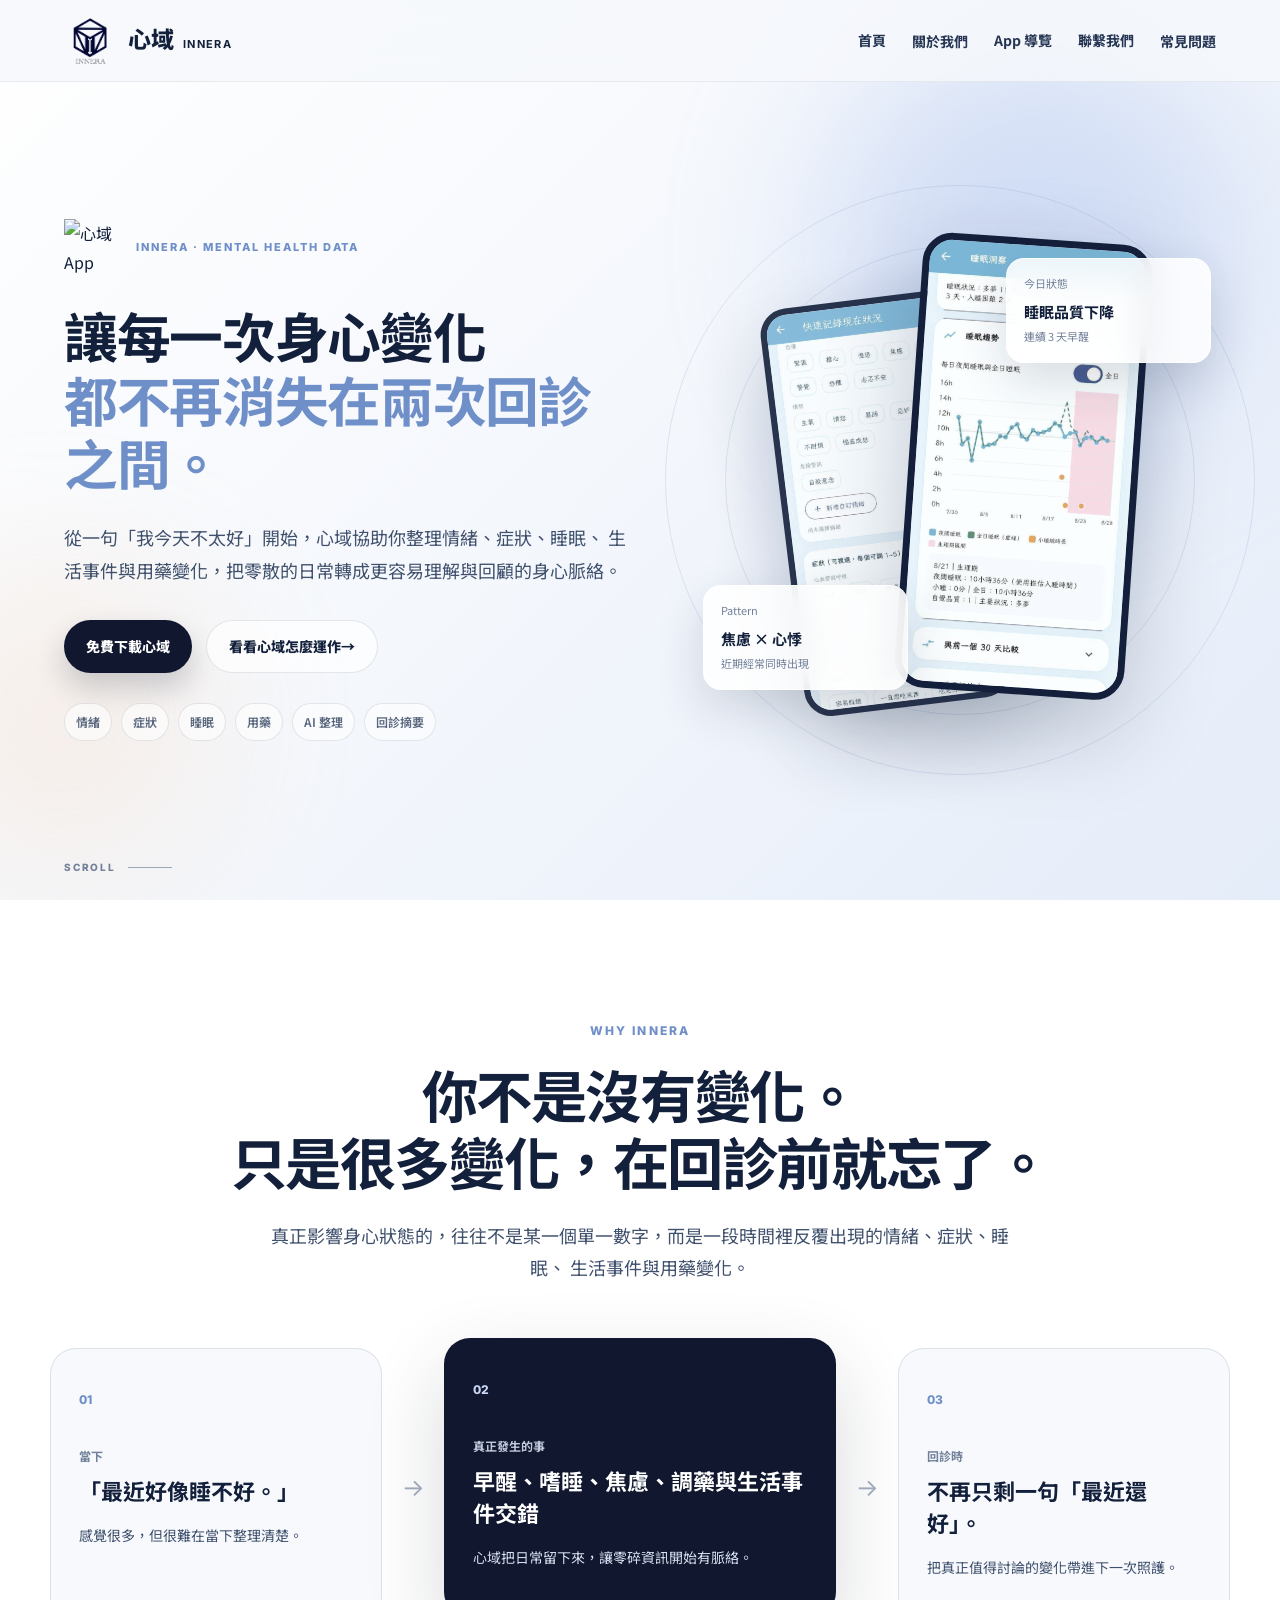
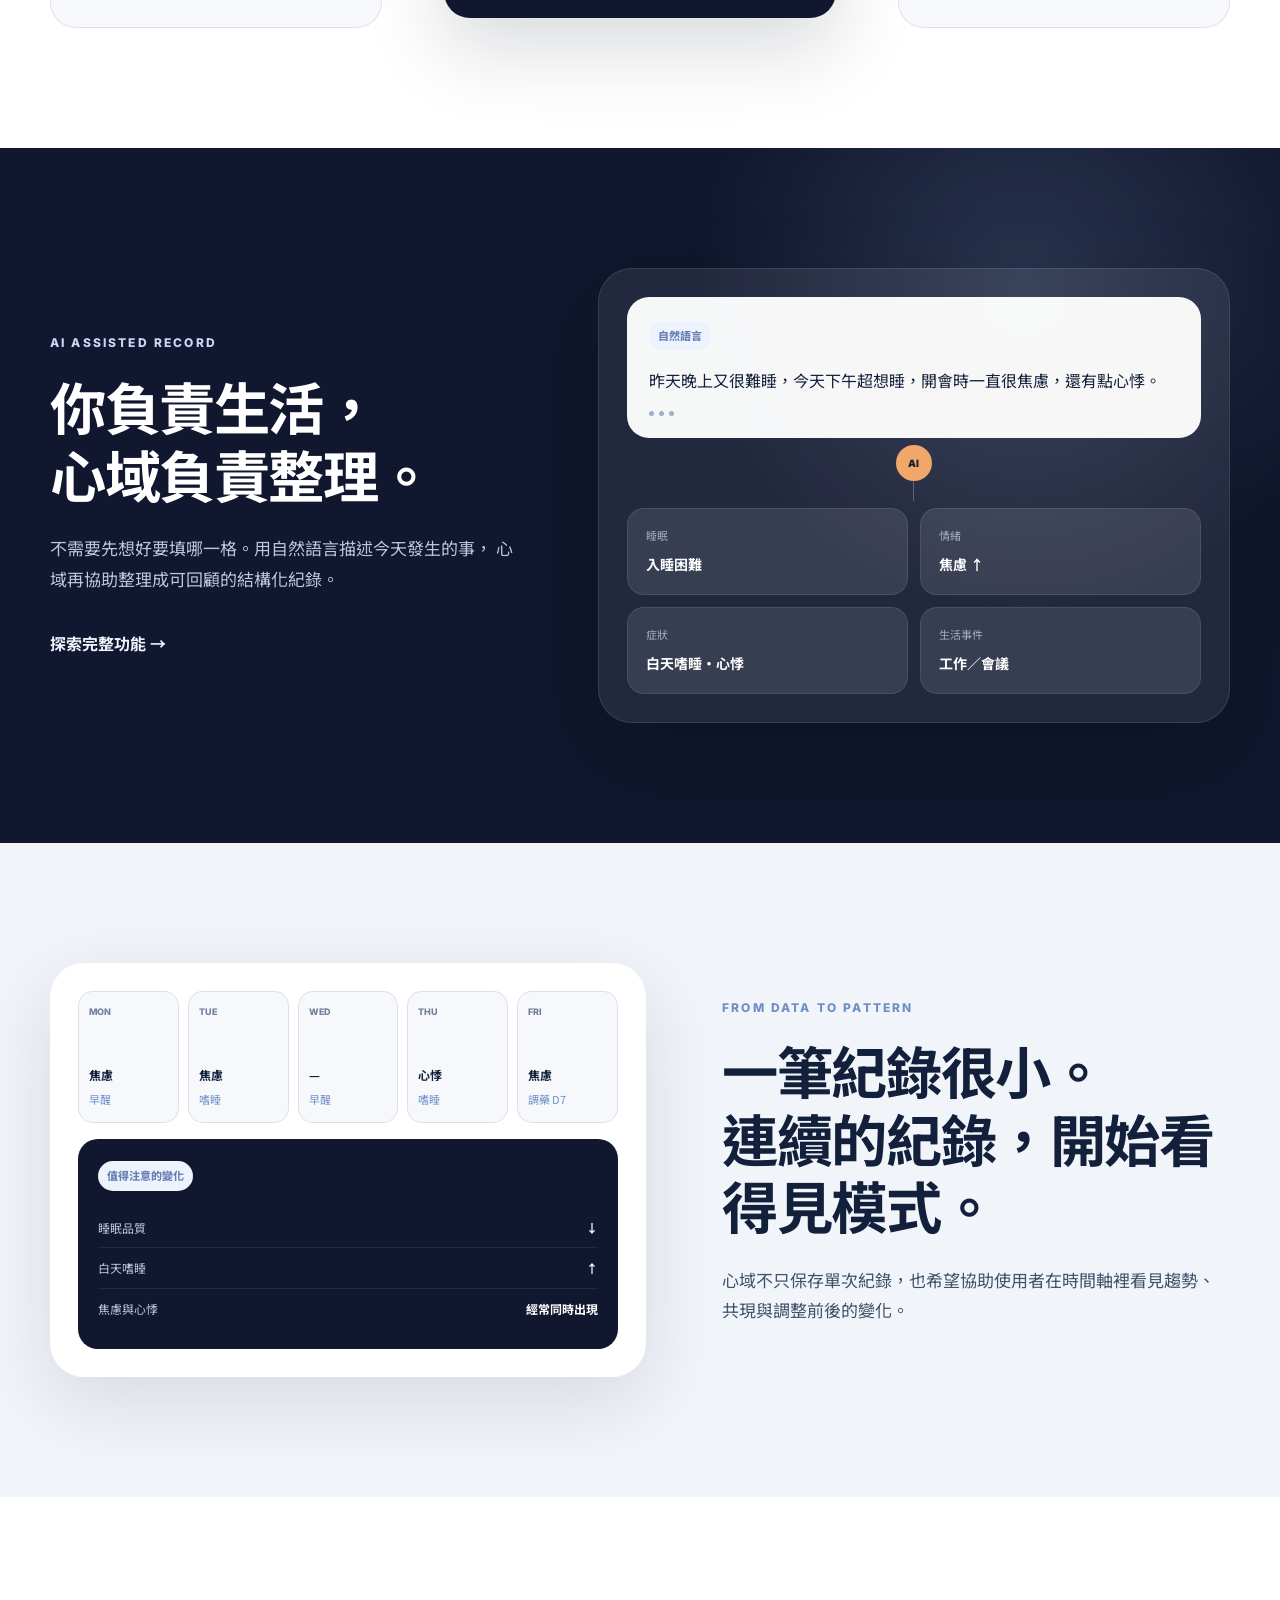
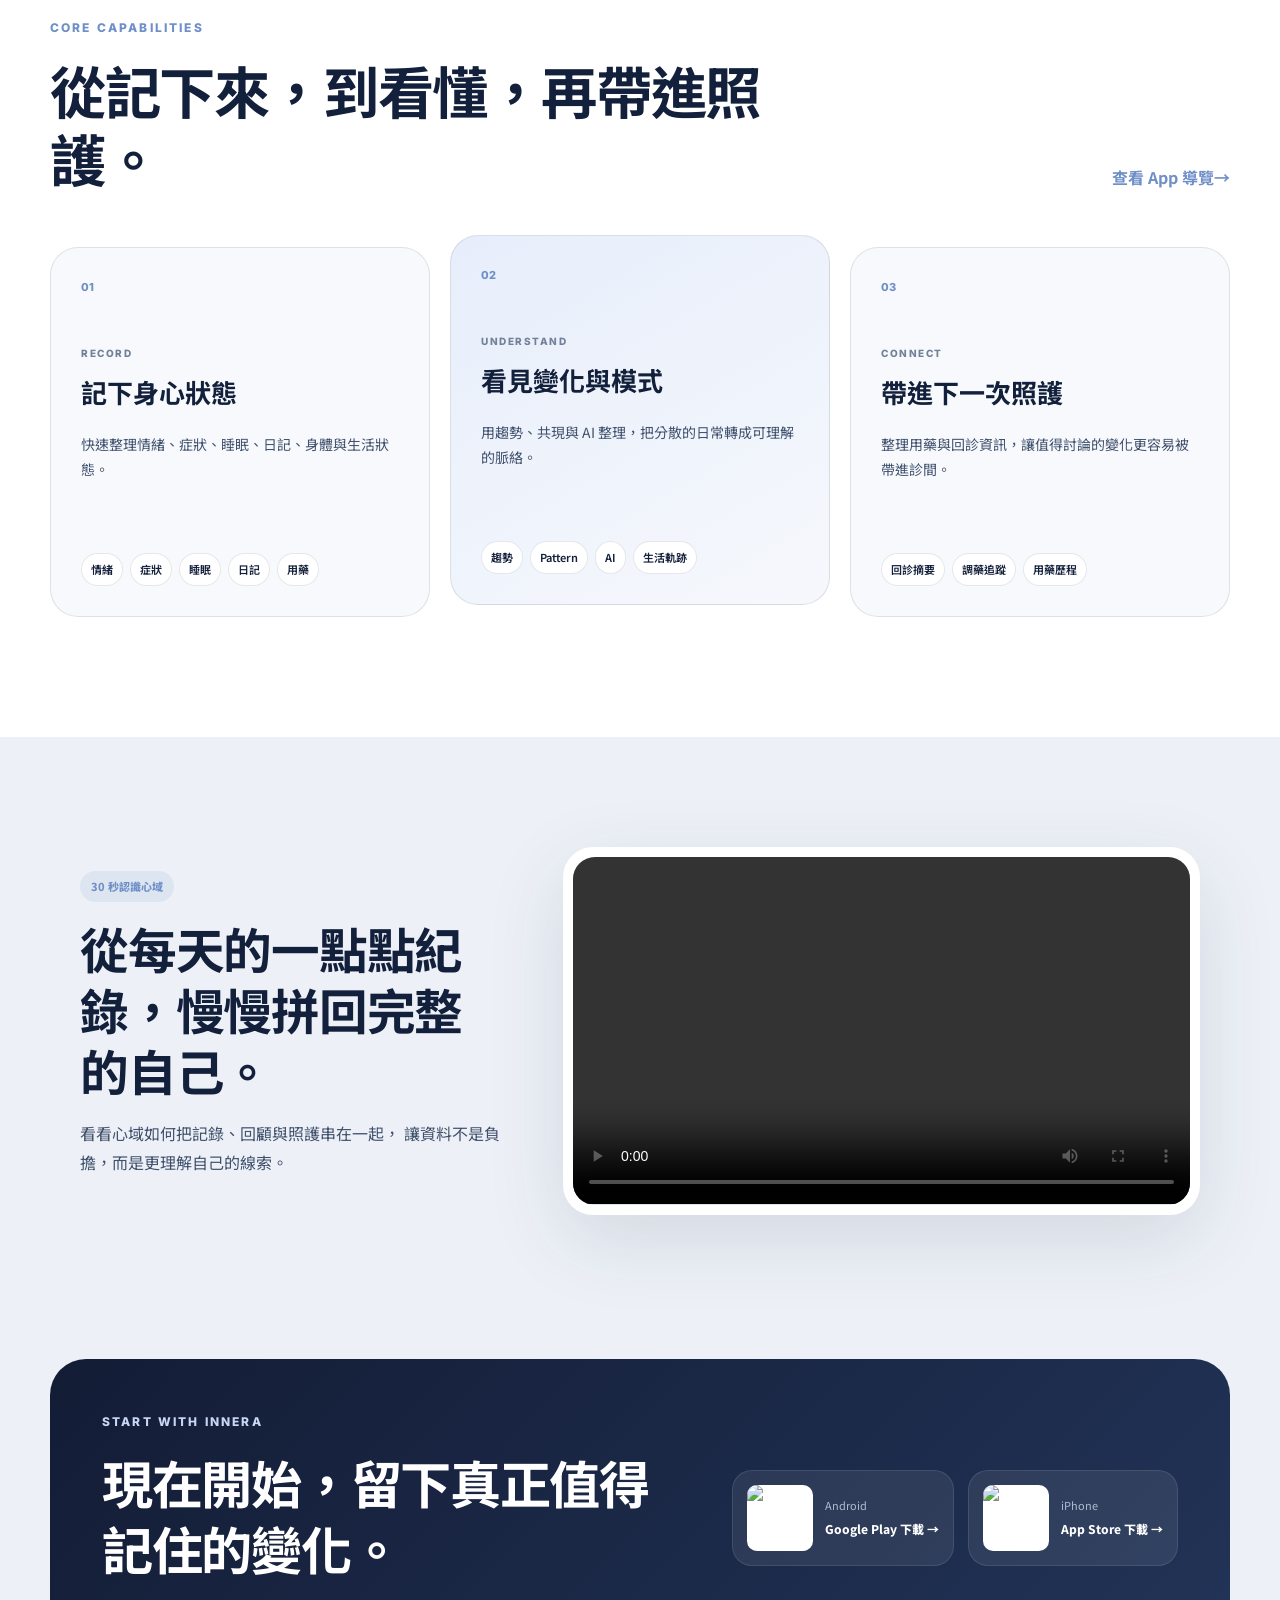
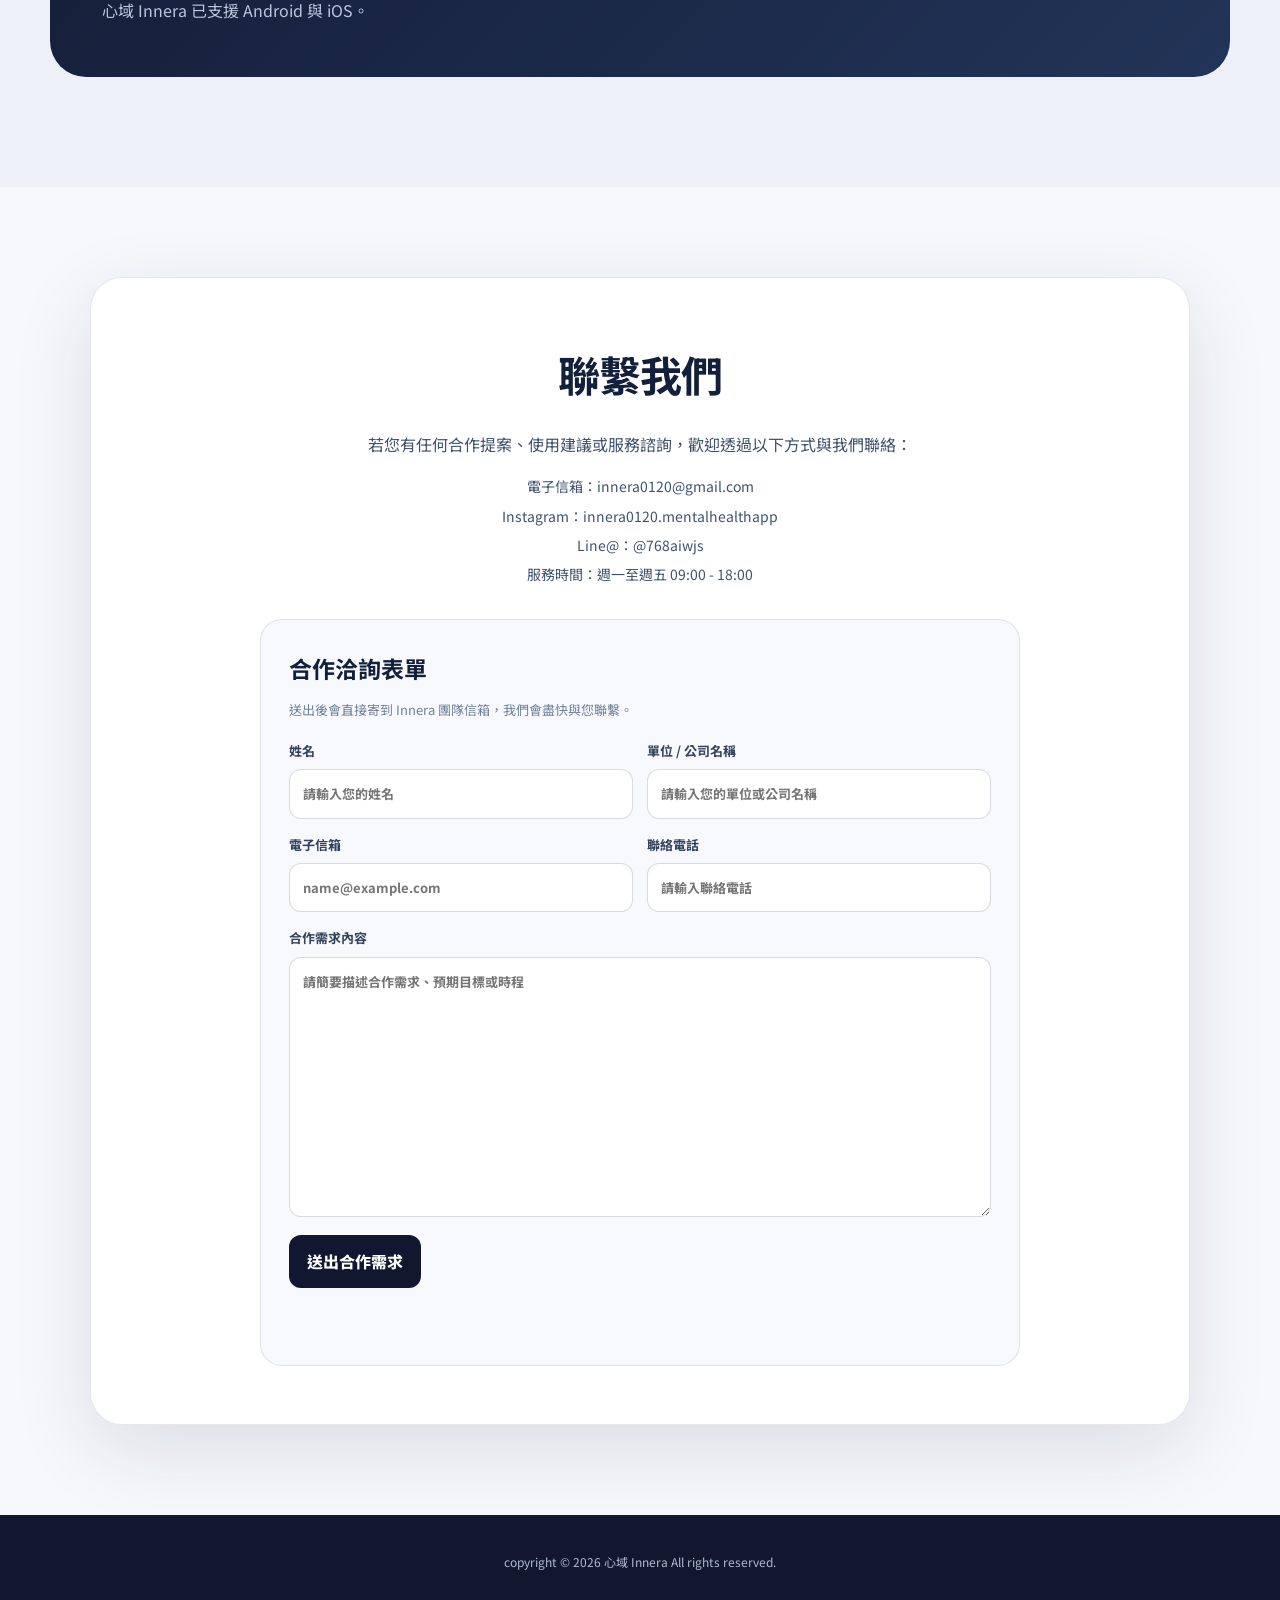
==== commit c04e5329: "[fix]指南->導覽" ====
--- a/index.html
+++ b/index.html
@@ -55,7 +55,7 @@
       </div>
     </div>
       <a href="guide/guide.html">App 導覽</a>
-      <button class="submenu-toggle" type="button" aria-label="展開 App 使用指南子選單" aria-expanded="false">▾</button>
+      <button class="submenu-toggle" type="button" aria-label="展開 App 導覽子選單" aria-expanded="false">▾</button>
     </div>
     <a href="#contact-us">聯繫我們</a>
     <div class="nav-item has-submenu">
@@ -256,7 +256,7 @@
           <div class="section-label">CORE CAPABILITIES</div>
           <h2 class="display-title">從記下來，到看懂，再帶進照護。</h2>
         </div>
-        <a class="text-link" href="guide/daily-record.html">查看 App 使用指南 →</a>
+        <a class="text-link" href="guide/daily-record.html">查看 App 導覽→</a>
       </div>
 
       <div class="capability-grid">
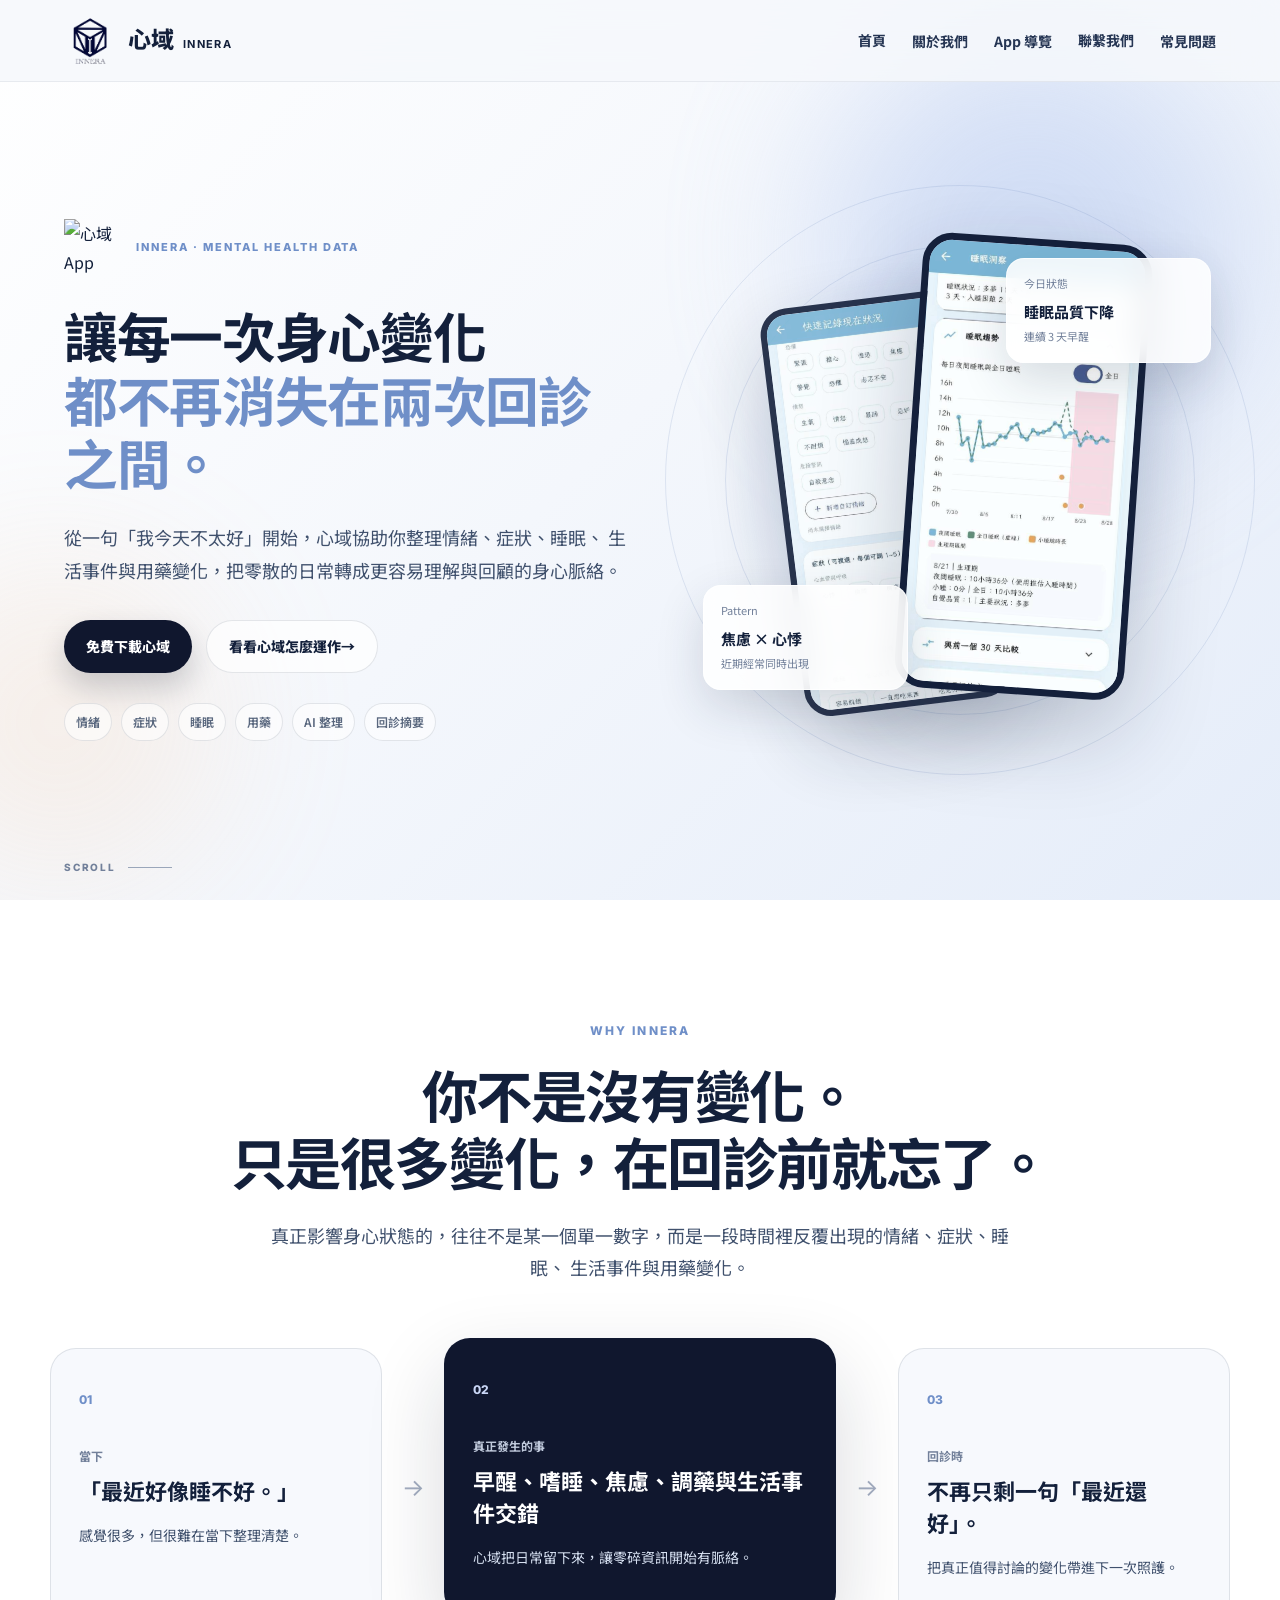
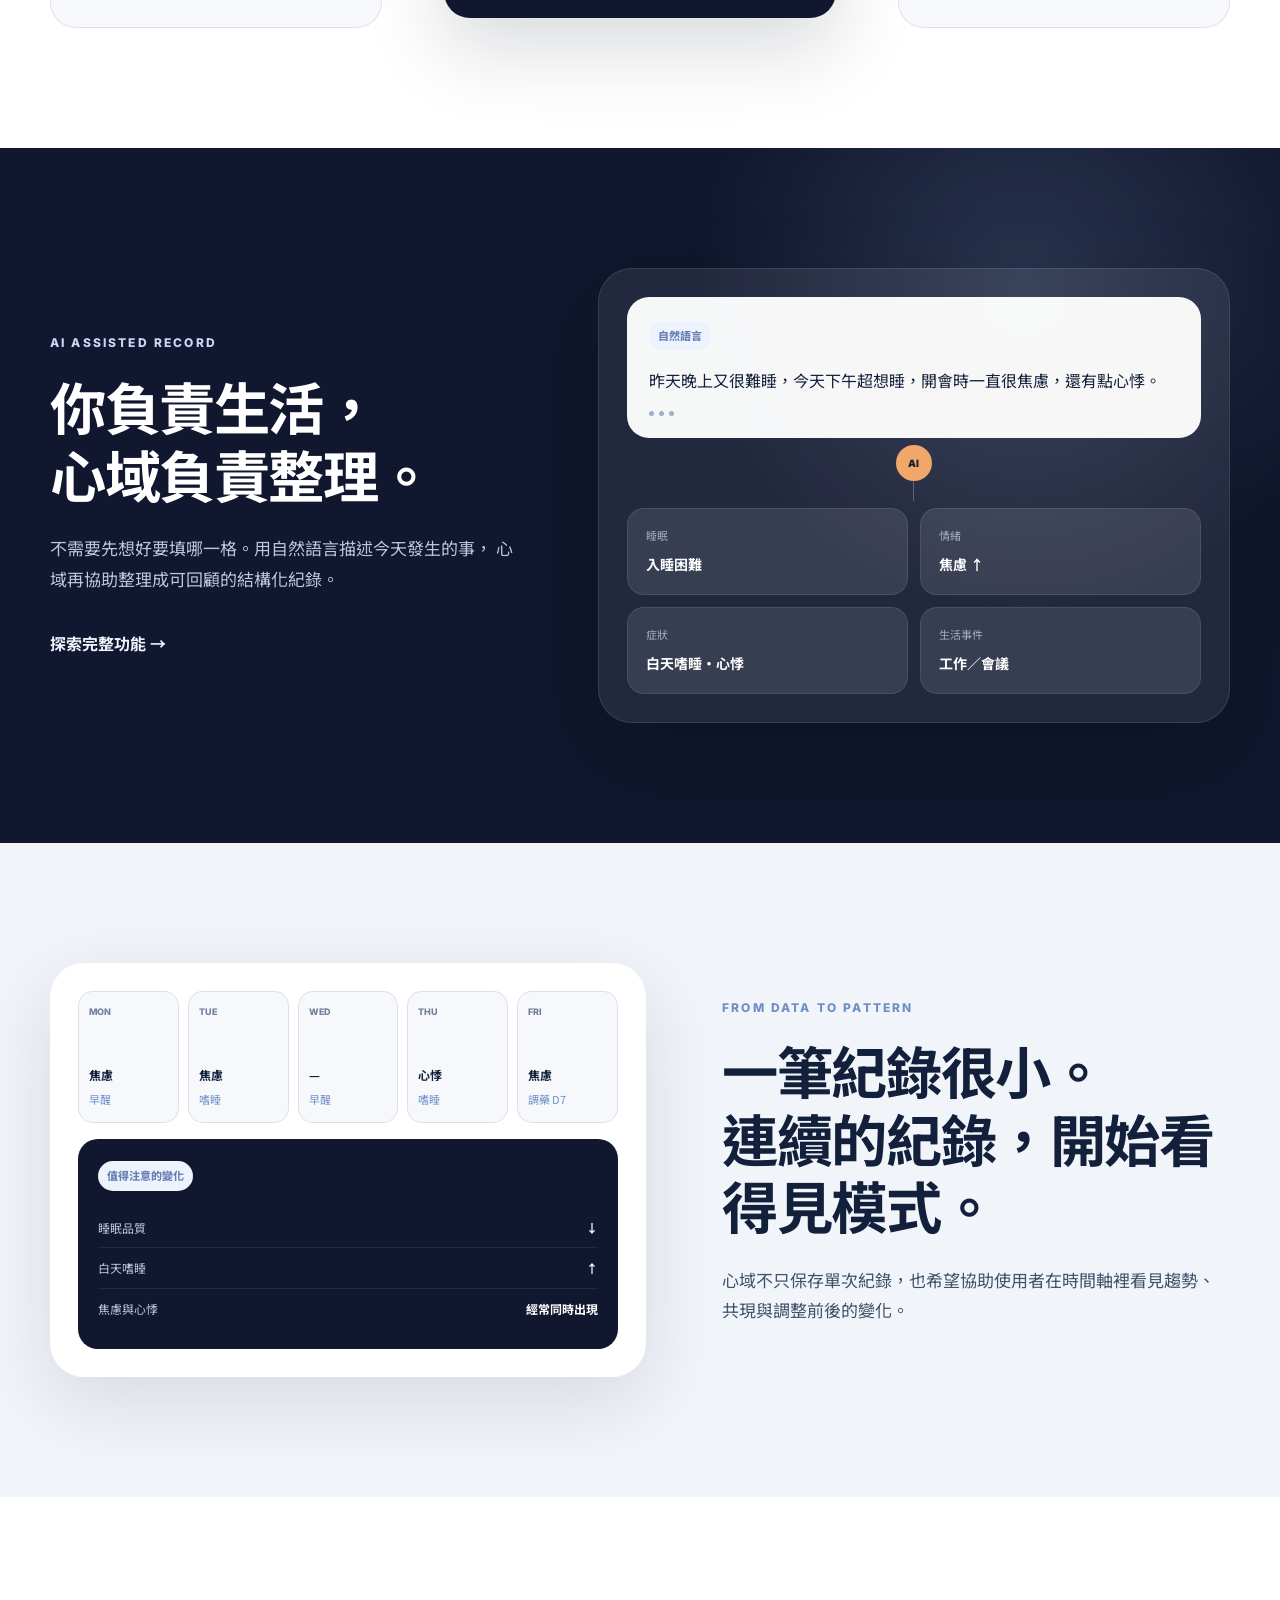
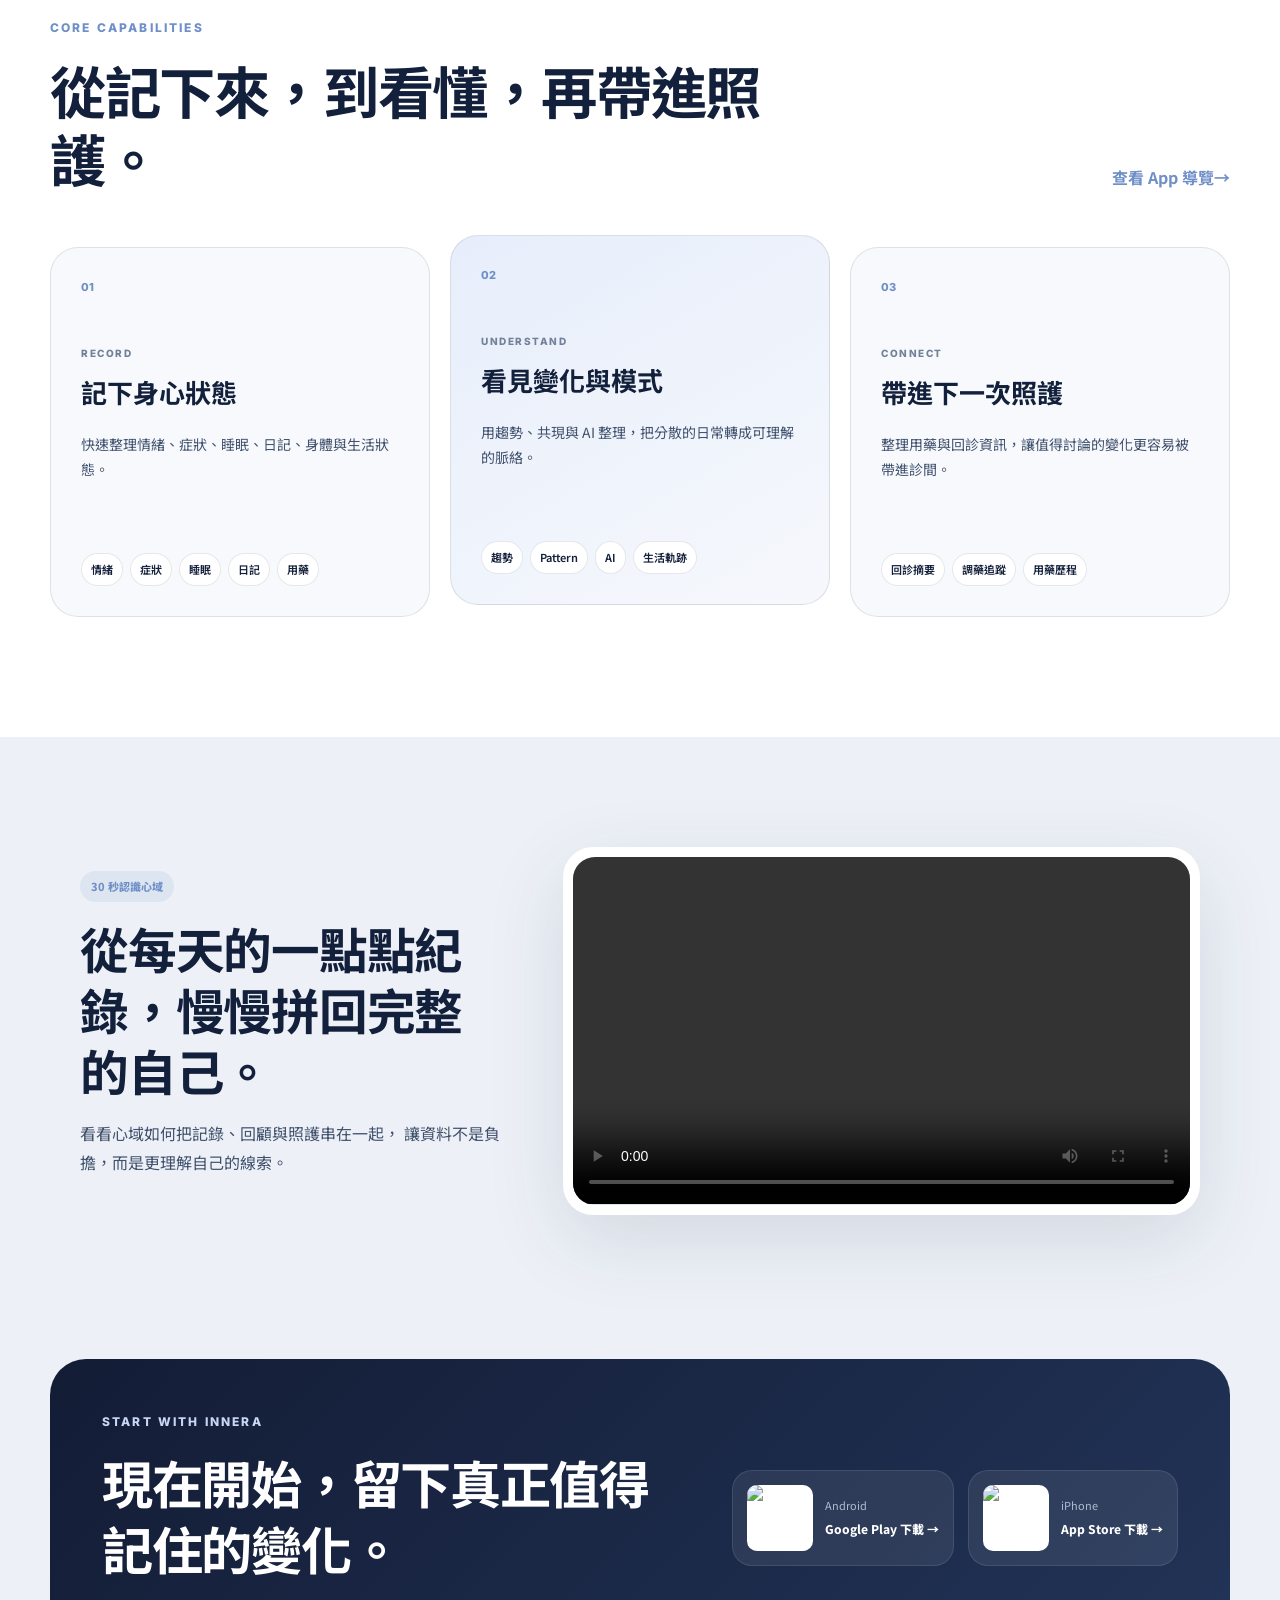
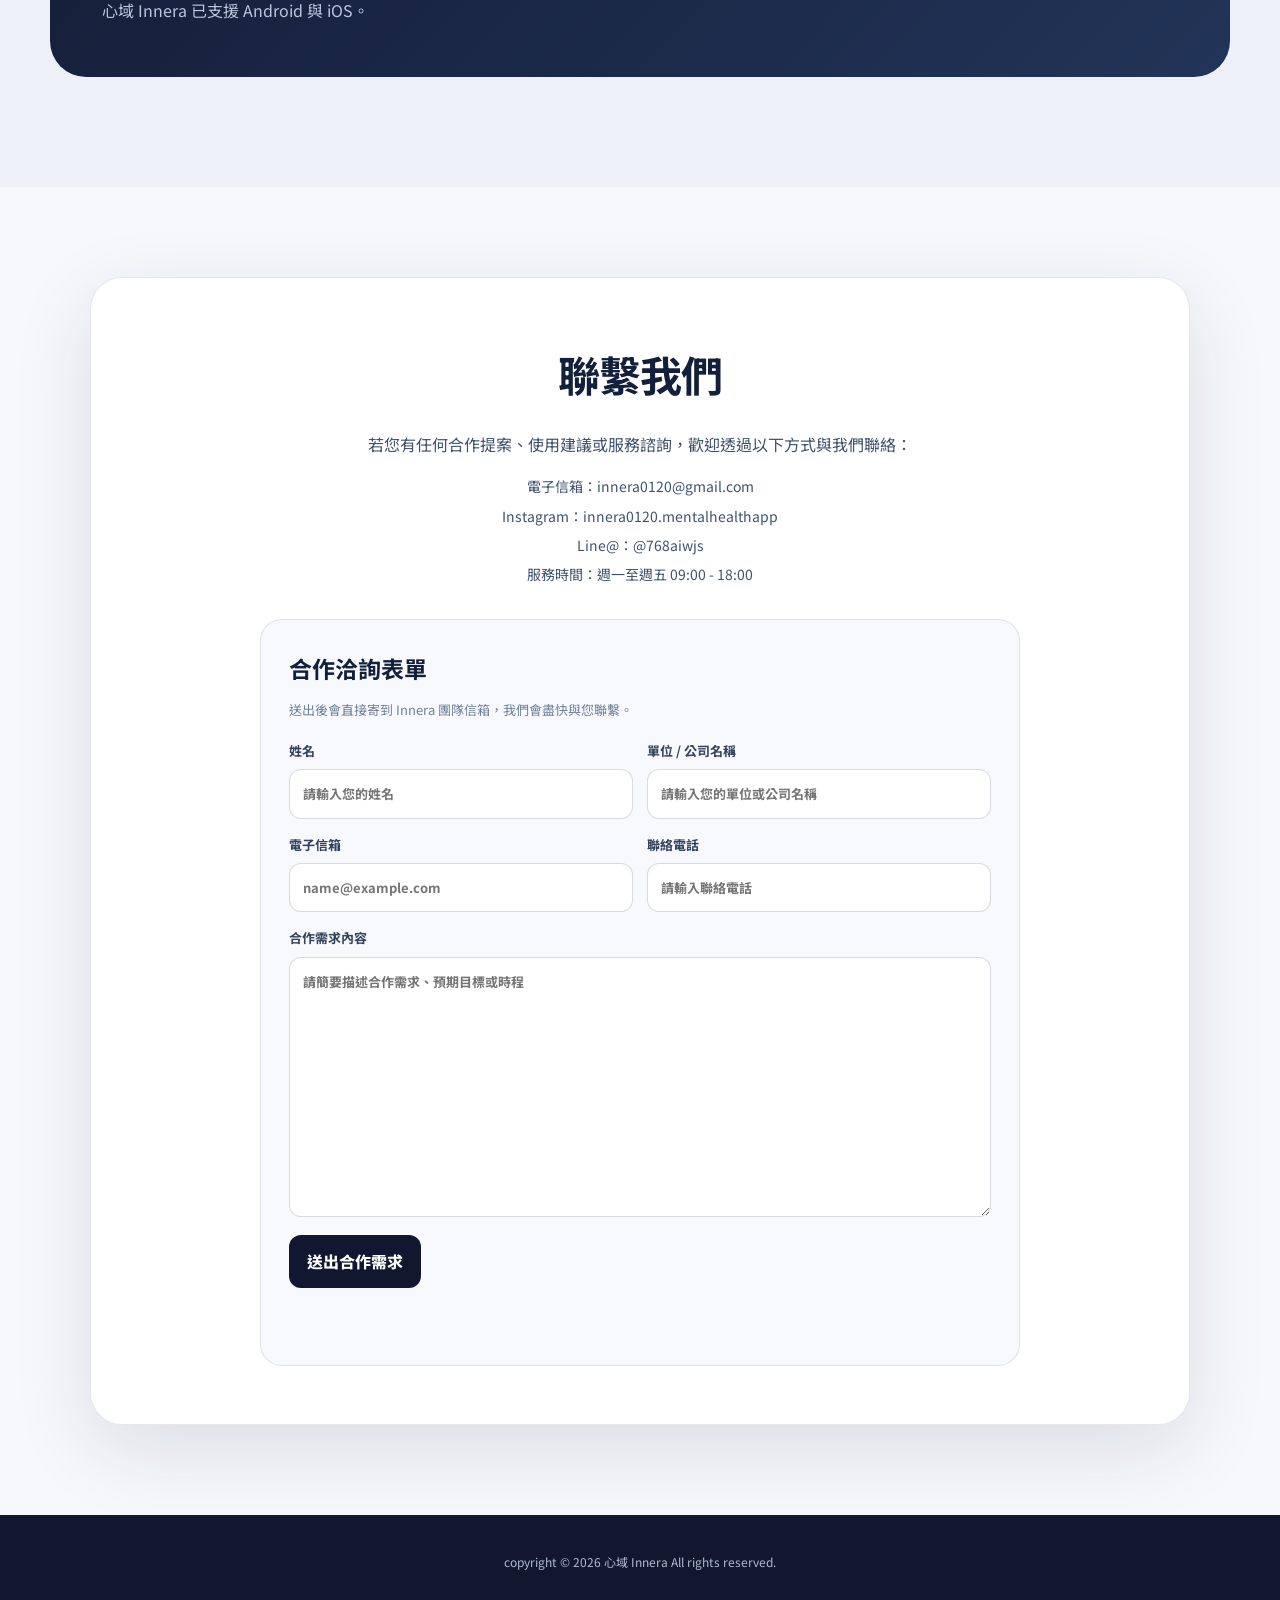
==== commit d6f4190f: "[fix]修正導覽選單" ====
--- a/index.html
+++ b/index.html
@@ -54,9 +54,10 @@
         <a href="about/about.html#about-roadmap">未來規劃</a>
       </div>
     </div>
-      <a href="guide/guide.html">App 導覽</a>
-      <button class="submenu-toggle" type="button" aria-label="展開 App 導覽子選單" aria-expanded="false">▾</button>
-    </div>
+    <div class="nav-item has-submenu">
+        <a href="../guide/daily-record.html">App 導覽</a>
+        <button class="submenu-toggle" type="button" aria-label="展開 App 導覽子選單" aria-expanded="false">▾</button>
+      </div>
     <a href="#contact-us">聯繫我們</a>
     <div class="nav-item has-submenu">
       <a href="FAQ/faq.html">常見問題</a>
@@ -256,7 +257,7 @@
           <div class="section-label">CORE CAPABILITIES</div>
           <h2 class="display-title">從記下來，到看懂，再帶進照護。</h2>
         </div>
-        <a class="text-link" href="guide/daily-record.html">查看 App 導覽→</a>
+        <a class="text-link" href="guide/guide.html">查看 App 導覽→</a>
       </div>
 
       <div class="capability-grid">
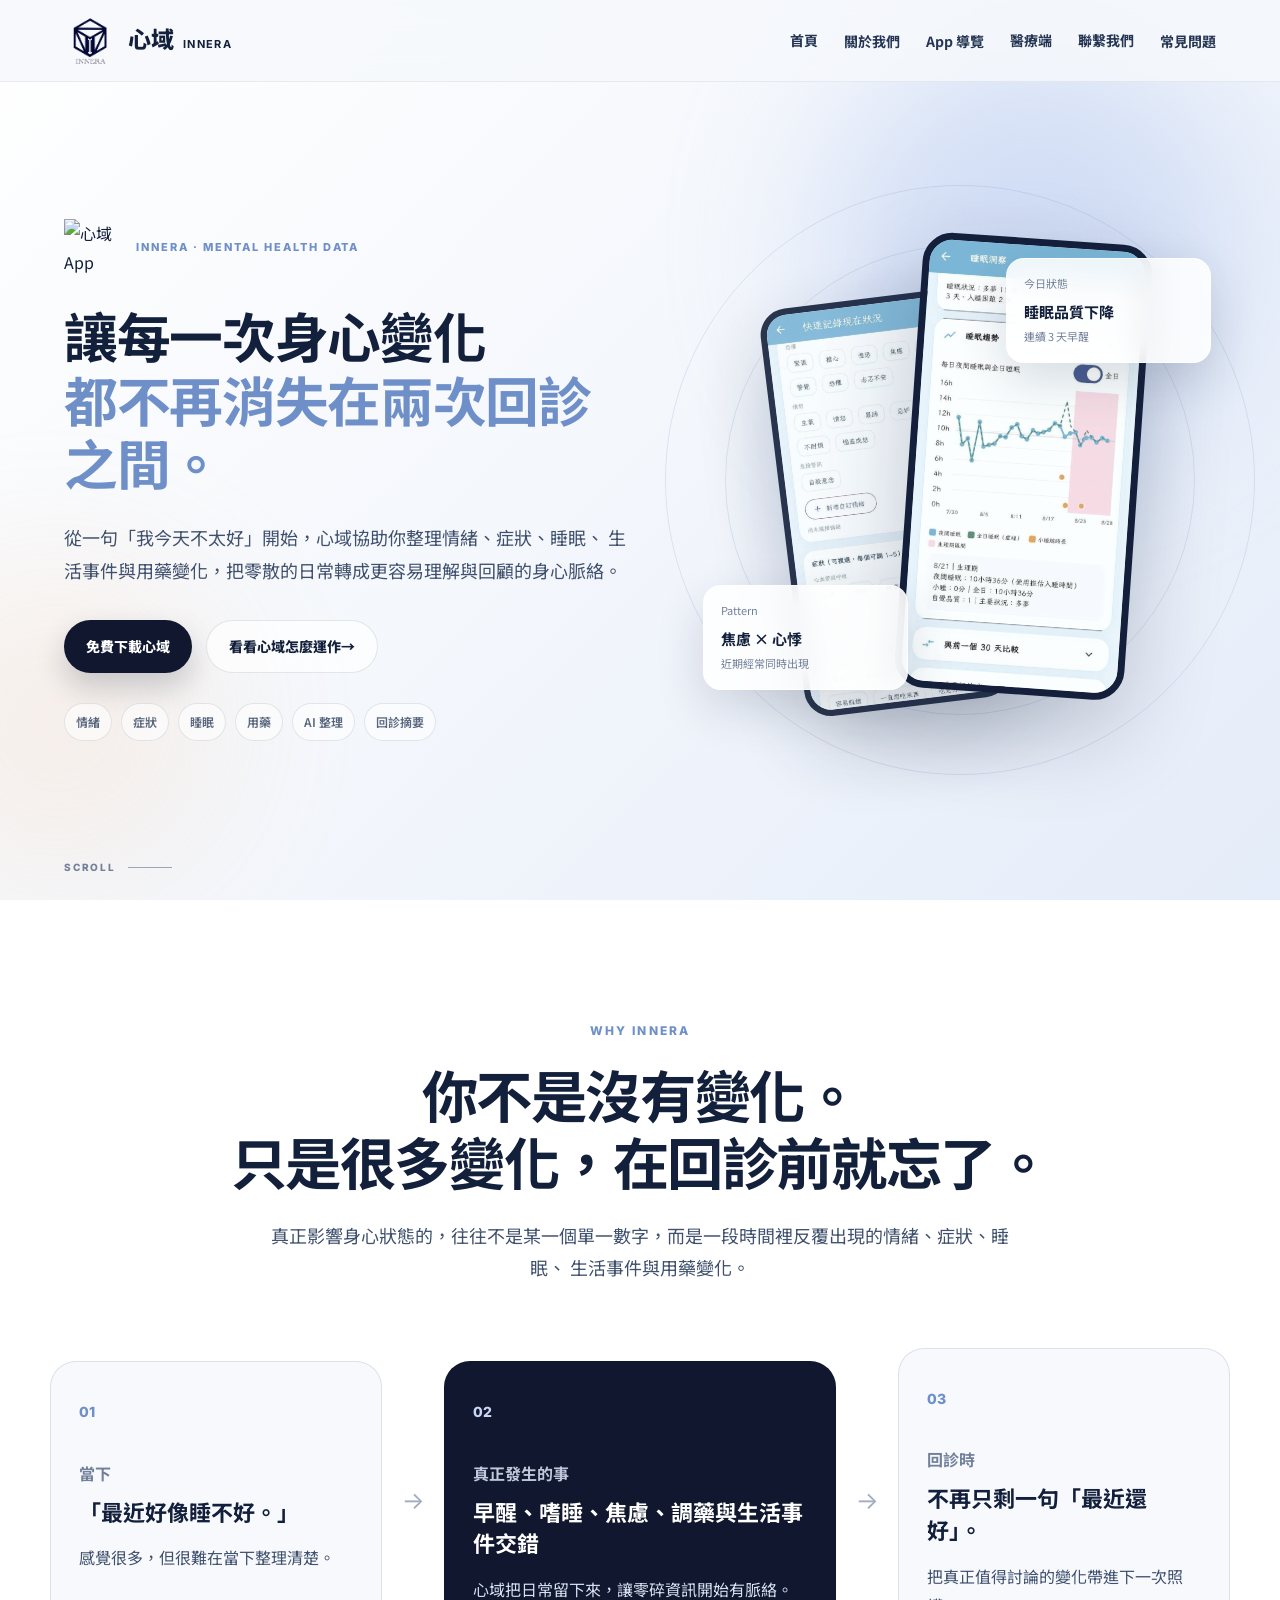
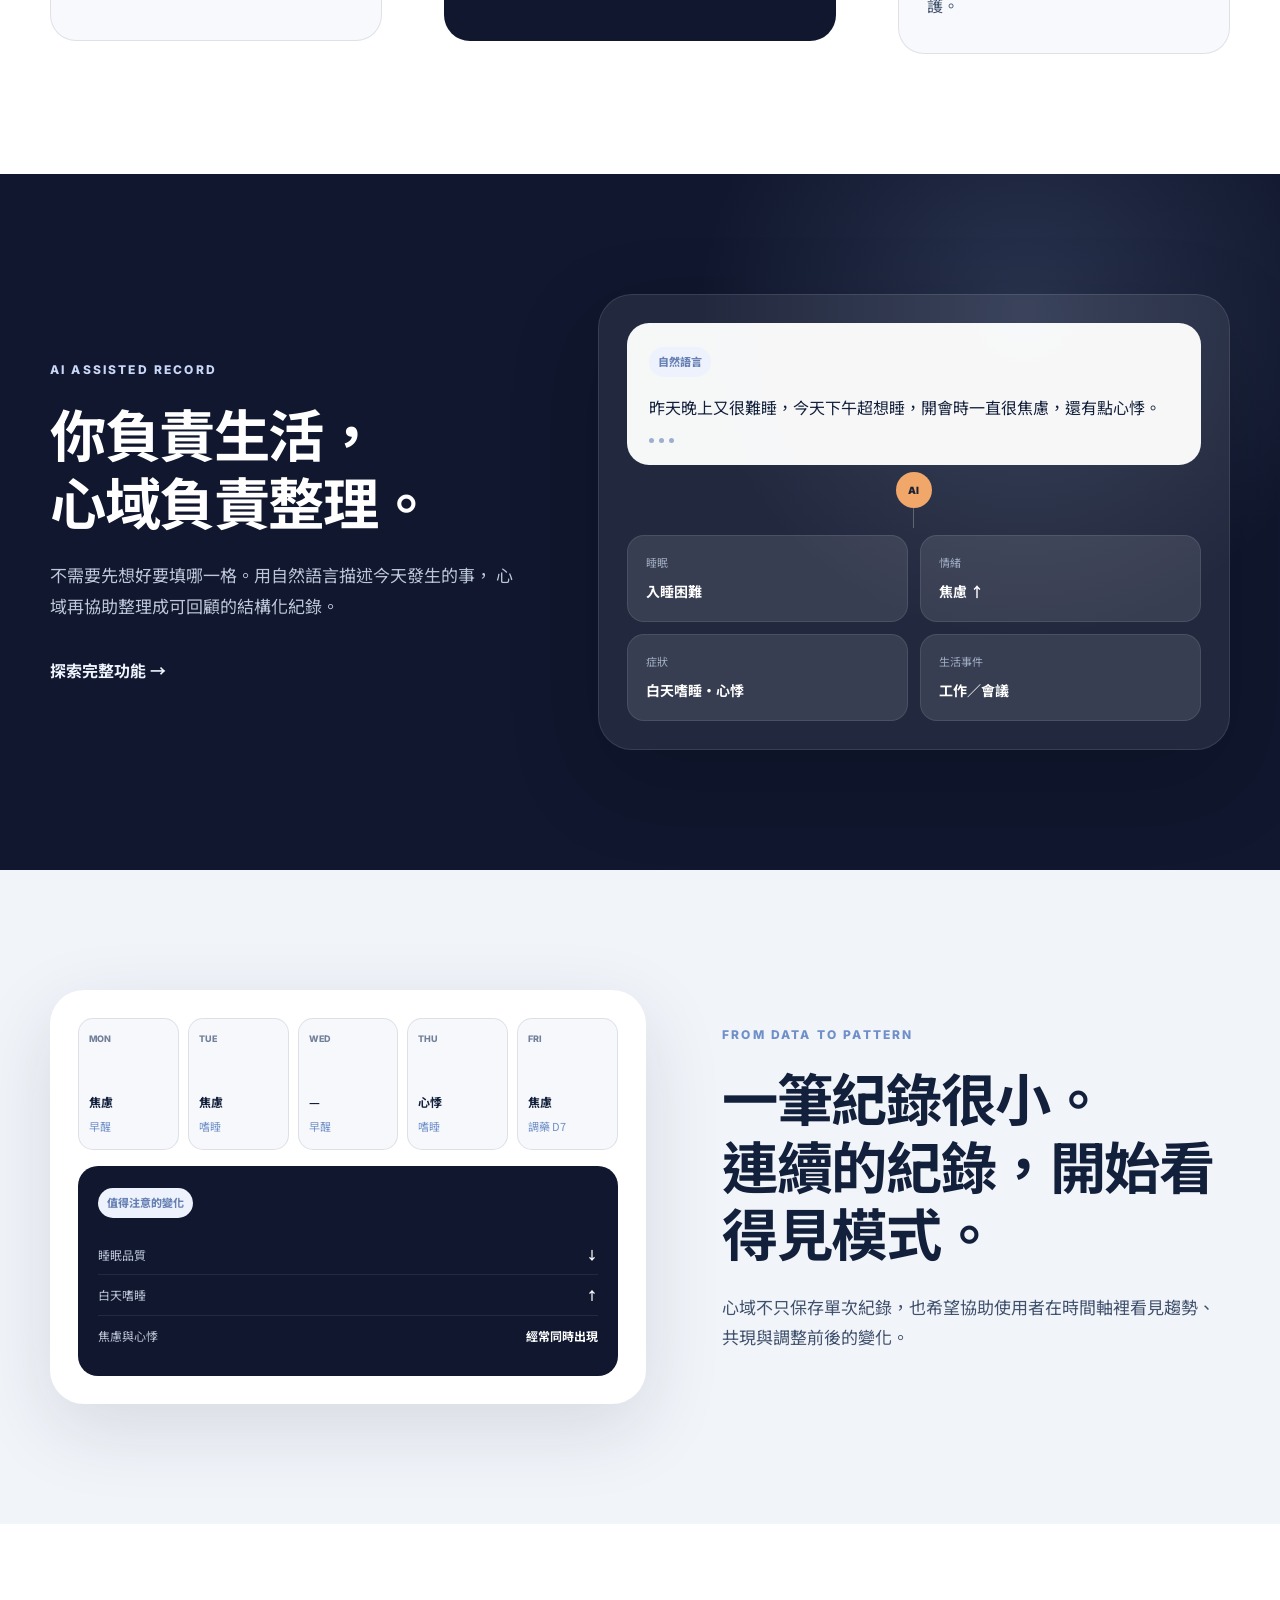
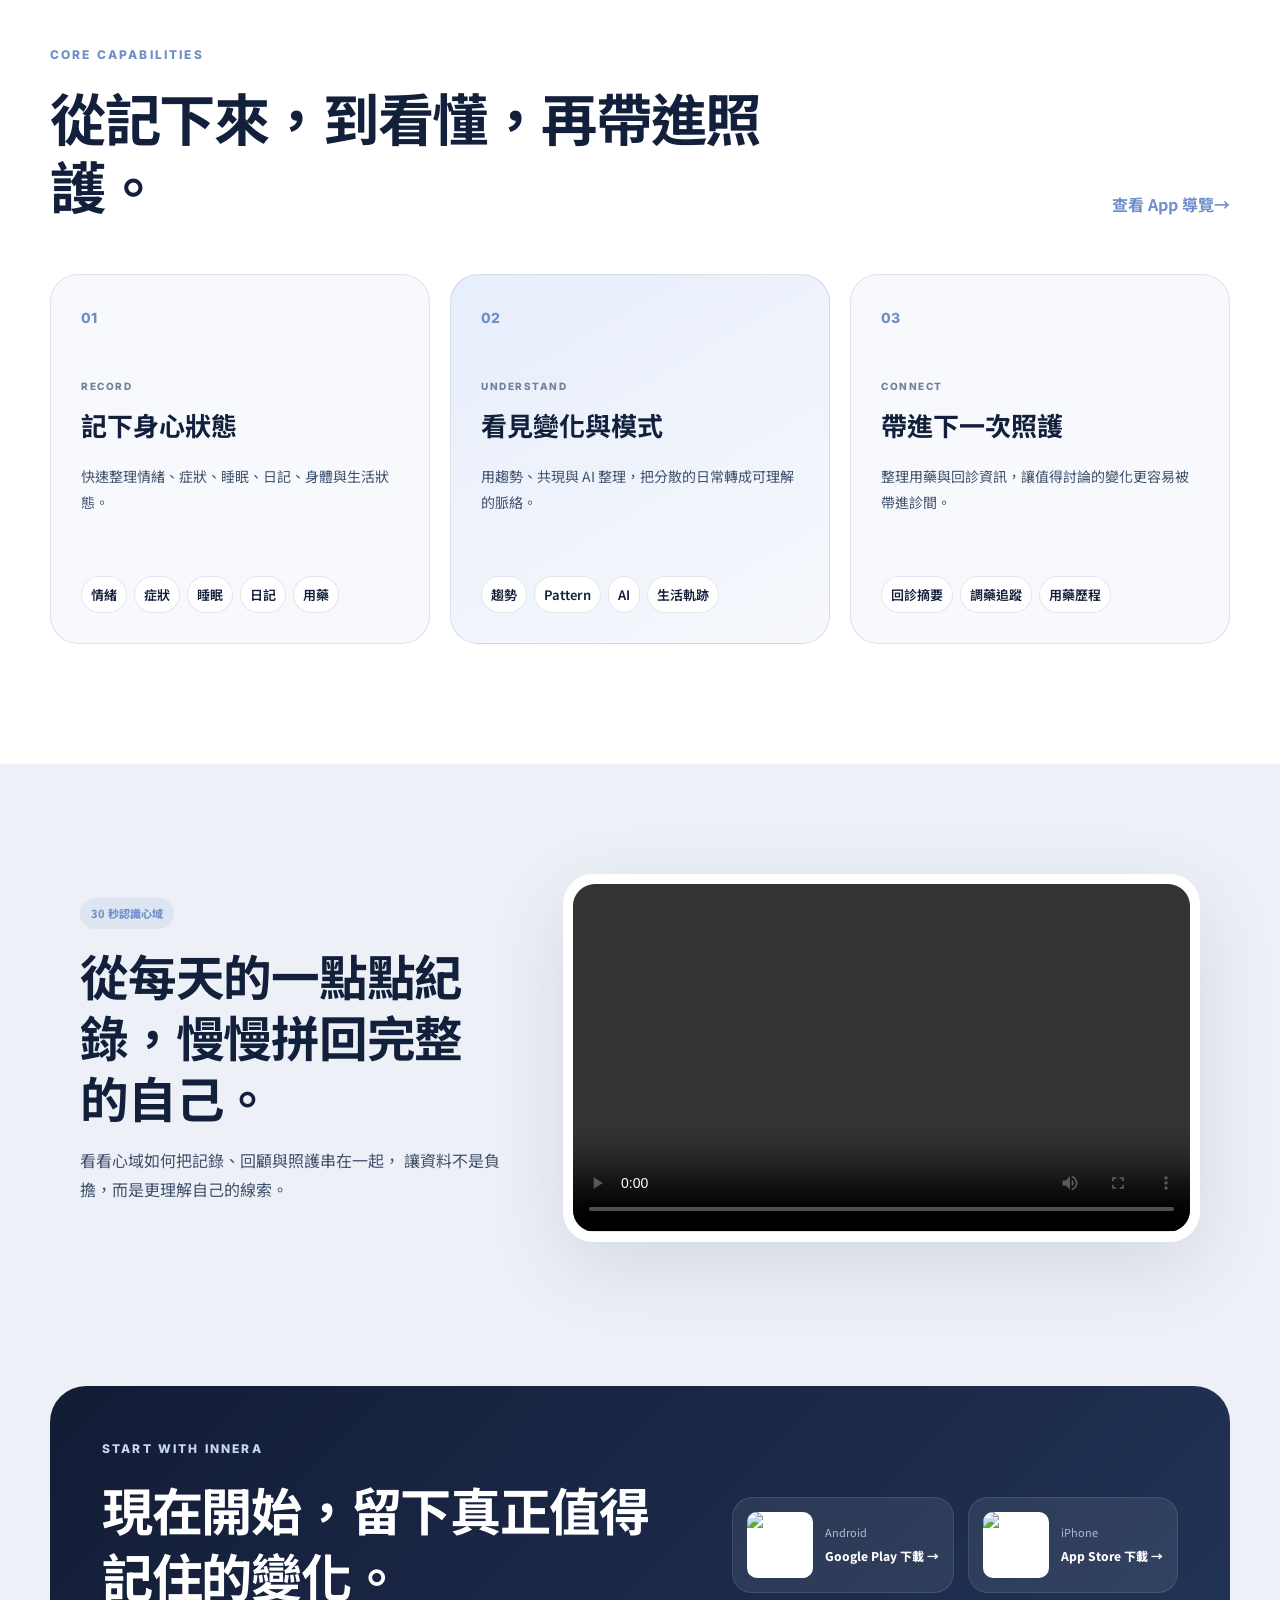
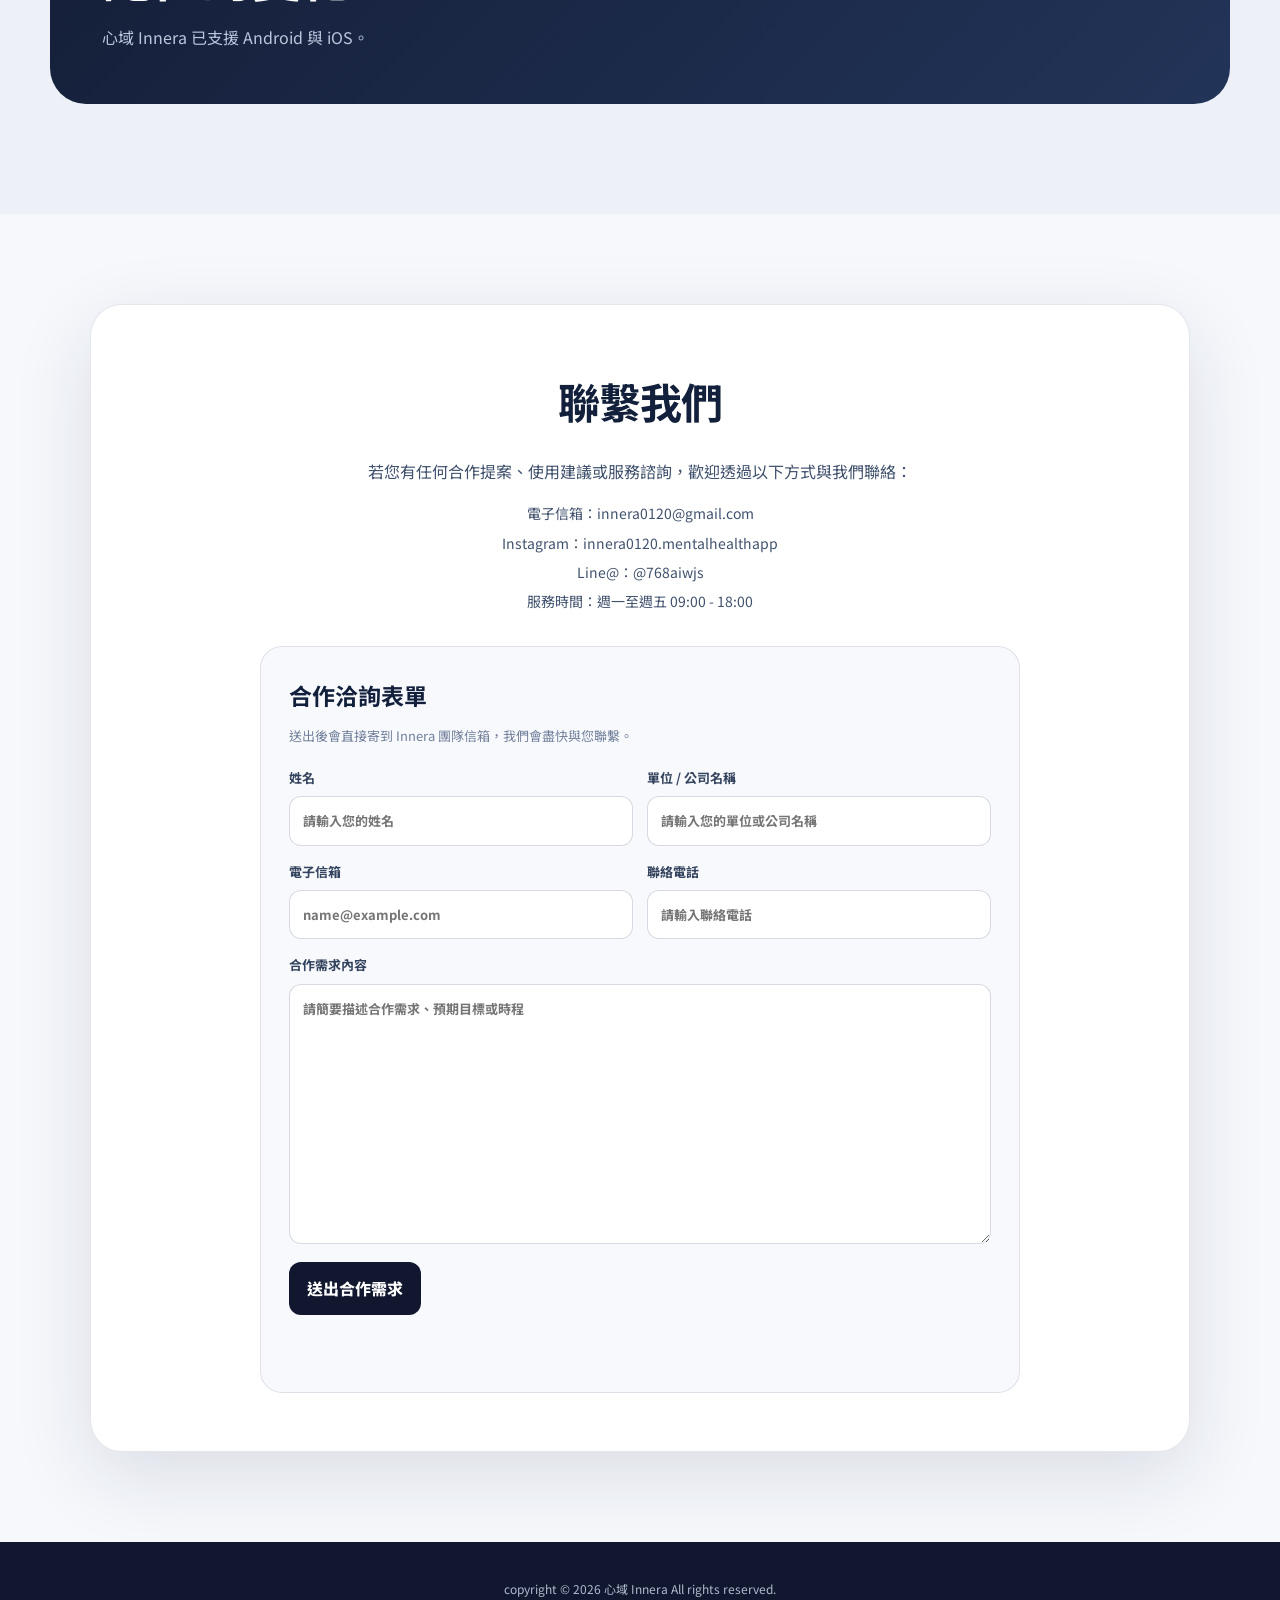
==== commit adefce57: "fix: unify site navigation and favicon links" ====
--- a/index.html
+++ b/index.html
@@ -55,9 +55,25 @@
       </div>
     </div>
     <div class="nav-item has-submenu">
-        <a href="../guide/daily-record.html">App 導覽</a>
-        <button class="submenu-toggle" type="button" aria-label="展開 App 導覽子選單" aria-expanded="false">▾</button>
-      </div>
+        <a href="guide/guide.html" aria-current="page">App 導覽</a>
+        <button
+          class="submenu-toggle"
+          type="button"
+          aria-label="展開 App 導覽子選單"
+          aria-expanded="false"
+        >
+          ▾
+        </button>
+
+        <div class="submenu">
+          <a href="guide/guide.html#quick-start">快速開始</a>
+          <a href="guide/guide.html#daily-record">日常紀錄</a>
+          <a href="guide/guide.html#trend">看懂趨勢</a>
+          <a href="guide/guide.html#medicine">用藥管理</a>
+          <a href="guide/guide.html#summary">帶進回診</a>
+        </div>
+      </div>
+    <a href="clinician/clinician.html">醫療端</a>
     <a href="#contact-us">聯繫我們</a>
     <div class="nav-item has-submenu">
       <a href="FAQ/faq.html">常見問題</a>
--- a/style.css
+++ b/style.css
@@ -549,18 +549,37 @@
   border-radius: var(--radius-lg);
   background: #f7f9fd;
   border: 1px solid var(--line);
+
+  transition:
+    transform .28s ease,
+    box-shadow .28s ease,
+    border-color .28s ease;
 }
 
 .story-card-highlight {
   background: var(--navy);
   color: #fff;
-  transform: translateY(-10px);
-  box-shadow: 0 30px 80px rgba(16,23,46,.16);
+
+  /* 不再預設浮起 */
+  transform: none;
+  box-shadow: none;
+}
+
+/* 滑到哪張，哪張浮起 */
+.story-card:hover {
+  transform: translateY(-12px);
+  border-color: rgba(111, 143, 200, .28);
+  box-shadow: 0 24px 55px rgba(34, 52, 82, .12);
+}
+
+/* 深色 02 可以給稍微明顯一點的陰影 */
+.story-card-highlight:hover {
+  box-shadow: 0 30px 80px rgba(16, 23, 46, .18);
 }
 
 .story-number {
   font-family: var(--font-latin);
-  font-size: 12px;
+  font-size: 14px;
   font-weight: 800;
   color: var(--brand-strong);
 }
@@ -571,7 +590,7 @@
 
 .story-kicker {
   margin: 34px 0 8px;
-  font-size: 12px;
+  font-size: 16px;
   font-weight: 700;
   color: var(--muted);
 }
@@ -583,7 +602,7 @@
 .story-card > p:last-child {
   margin: 0;
   color: var(--ink-soft);
-  font-size: 14px;
+  font-size: 16px;
 }
 
 .story-card.story-card-highlight > p:last-child {
@@ -594,12 +613,6 @@
   margin: 0 0 16px;
   font-size: 22px;
   line-height: 1.45;
-}
-
-.story-card > p:last-child {
-  margin: 0;
-  color: var(--ink-soft);
-  font-size: 14px;
 }
 
 .flow-arrow {
@@ -868,16 +881,30 @@
   border-radius: 28px;
   background: #f7f9fd;
   border: 1px solid var(--line);
+
+  transition:
+    transform .28s ease,
+    box-shadow .28s ease,
+    border-color .28s ease;
 }
 
 .capability-card-featured {
   background: linear-gradient(150deg, #e7eefb, #f6f8fc);
+
+  /* 取消固定浮起 */
+  transform: none;
+}
+
+/* 滑到哪張，哪張浮起 */
+.capability-card:hover {
   transform: translateY(-12px);
+  border-color: rgba(111, 143, 200, .28);
+  box-shadow: 0 24px 55px rgba(34, 52, 82, .12);
 }
 
 .capability-index {
   font-family: var(--font-latin);
-  font-size: 11px;
+  font-size: 14px;
   font-weight: 800;
   color: var(--brand-strong);
 }
@@ -914,7 +941,7 @@
   border-radius: 999px;
   background: #fff;
   border: 1px solid var(--line);
-  font-size: 11px;
+  font-size: 13px;
   font-weight: 600;
 }
 
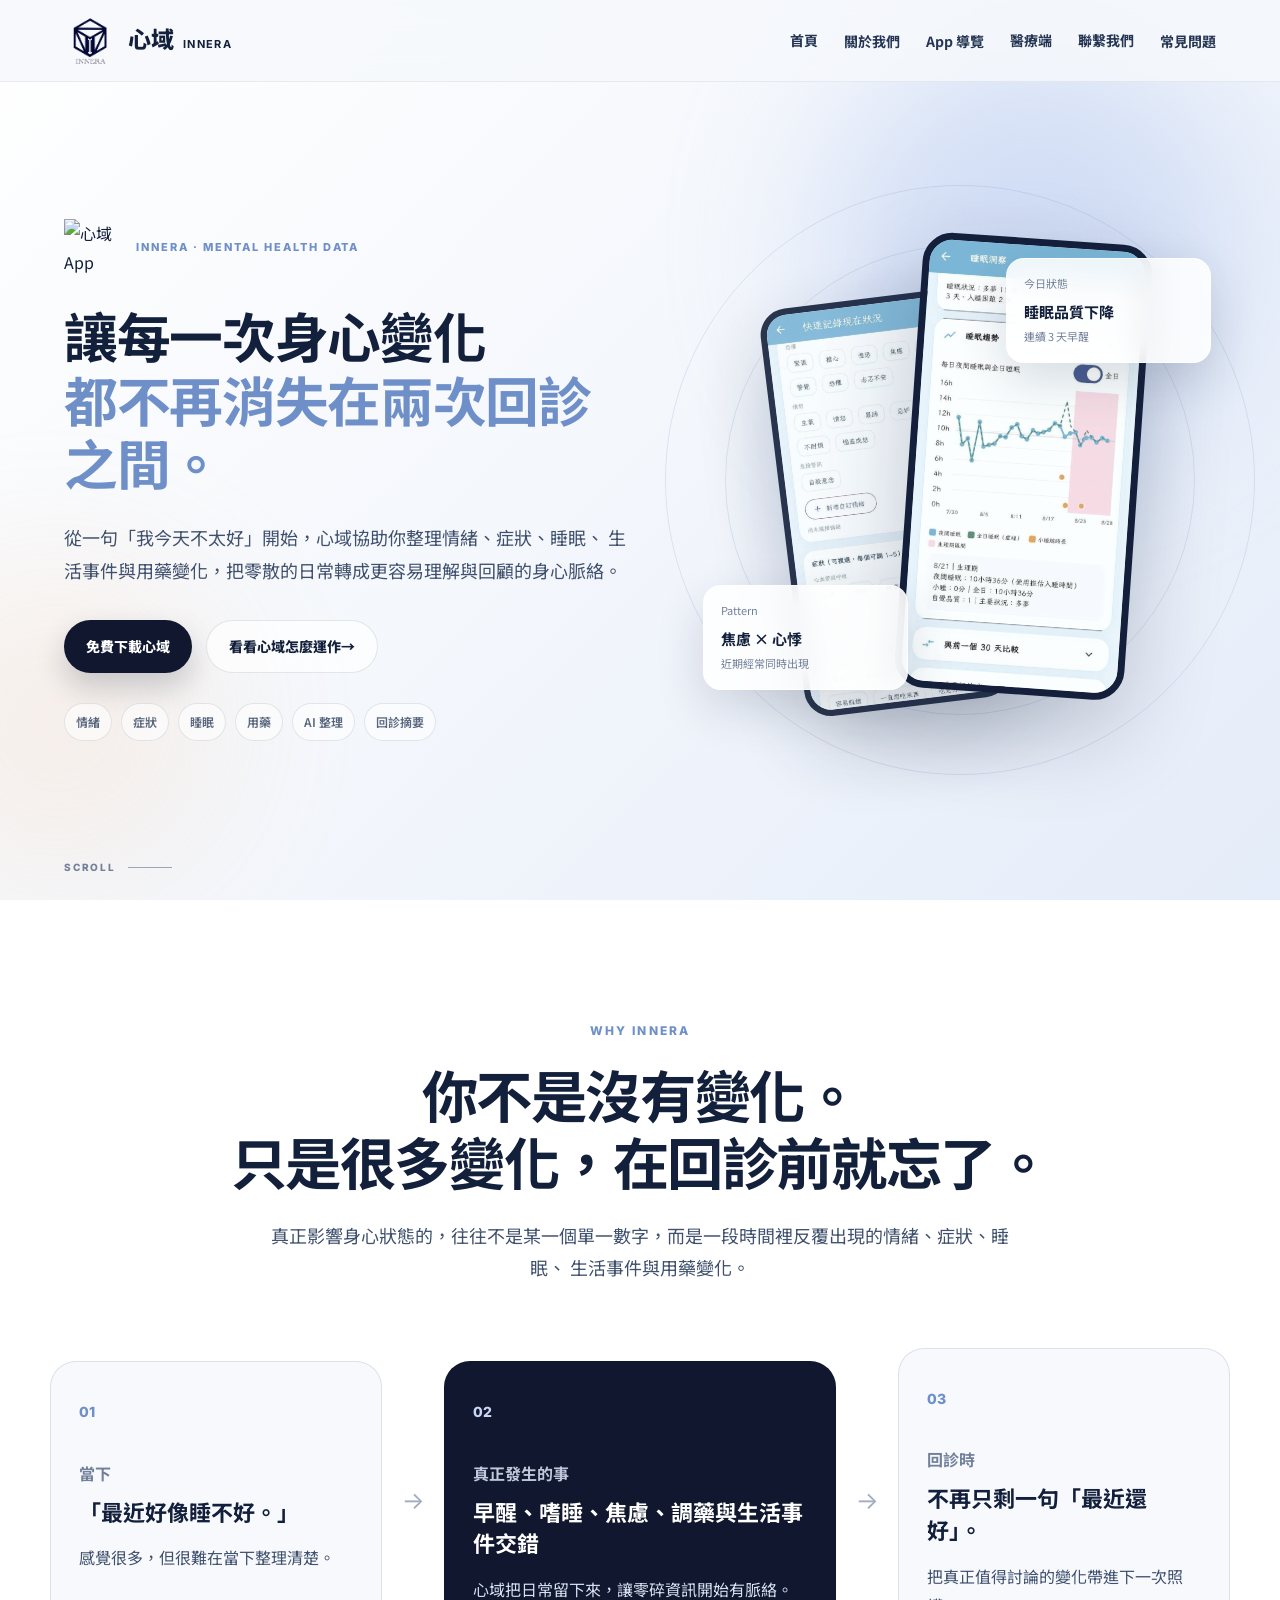
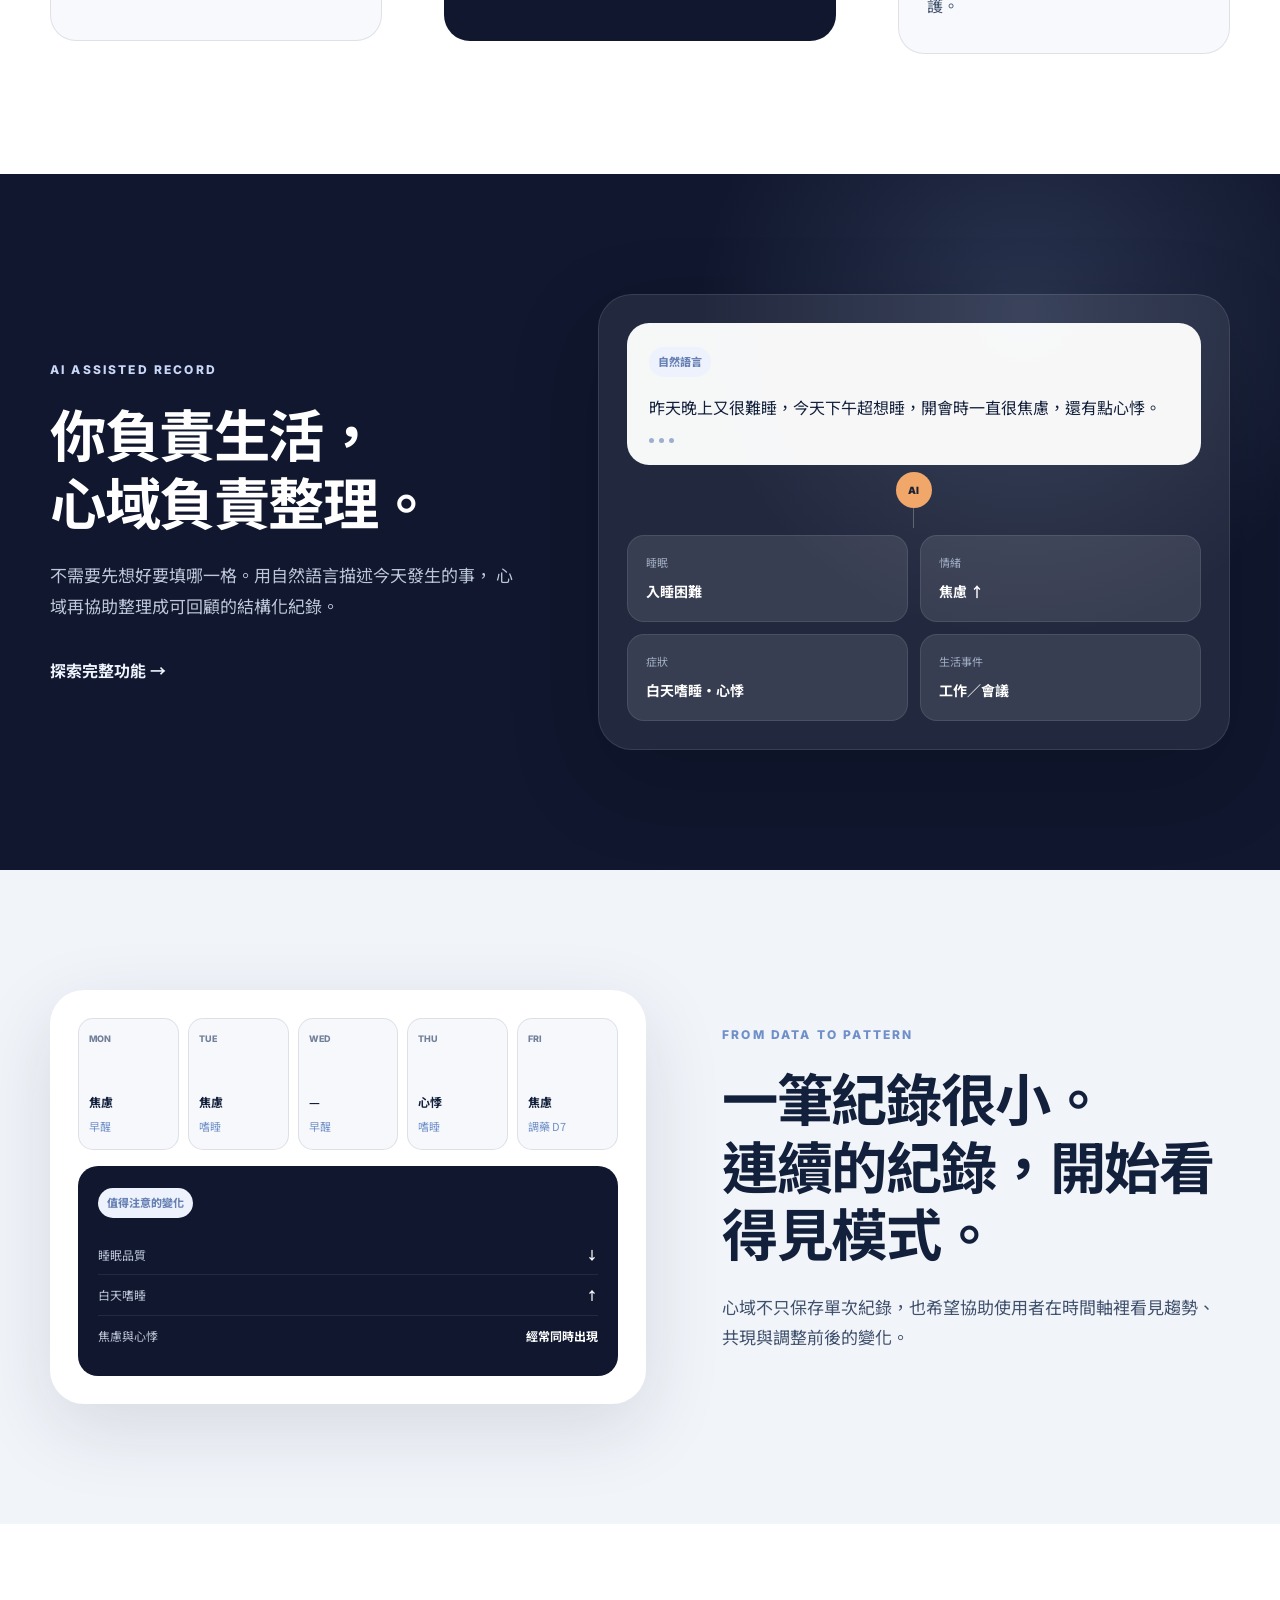
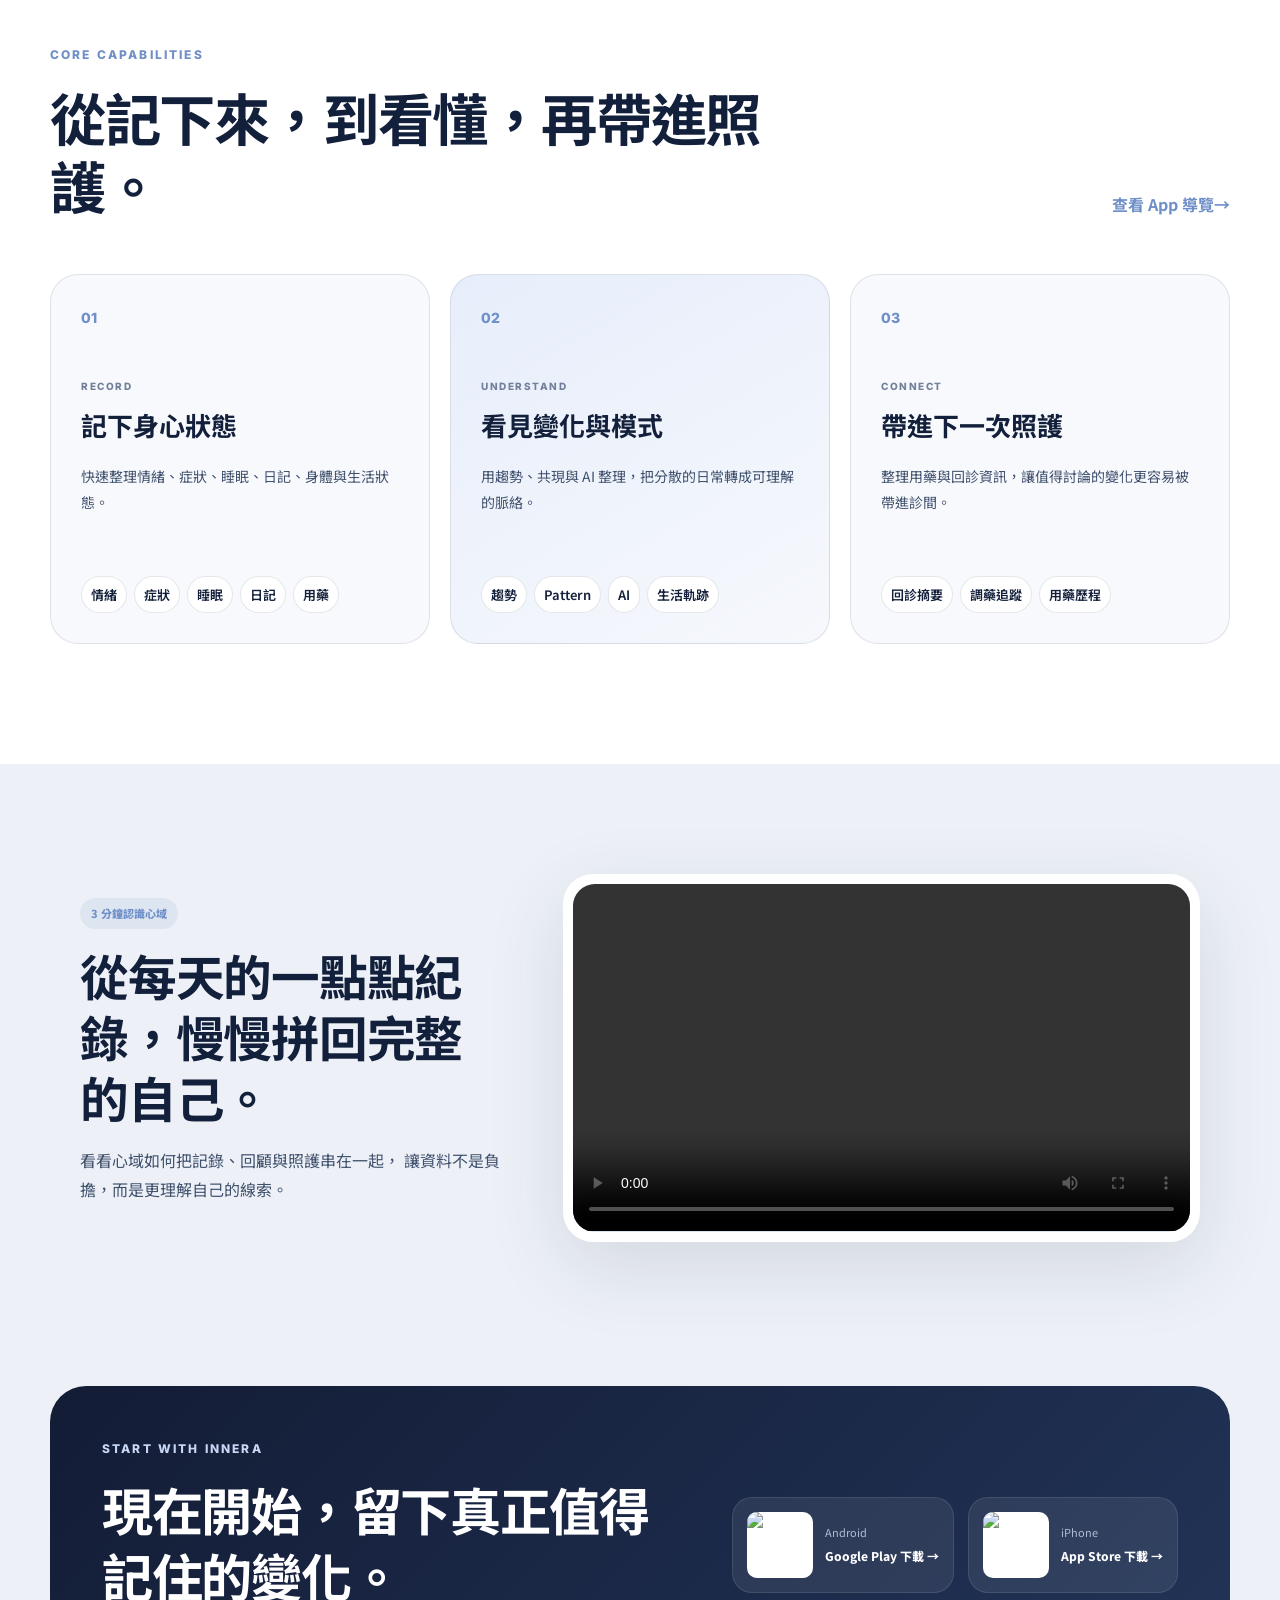
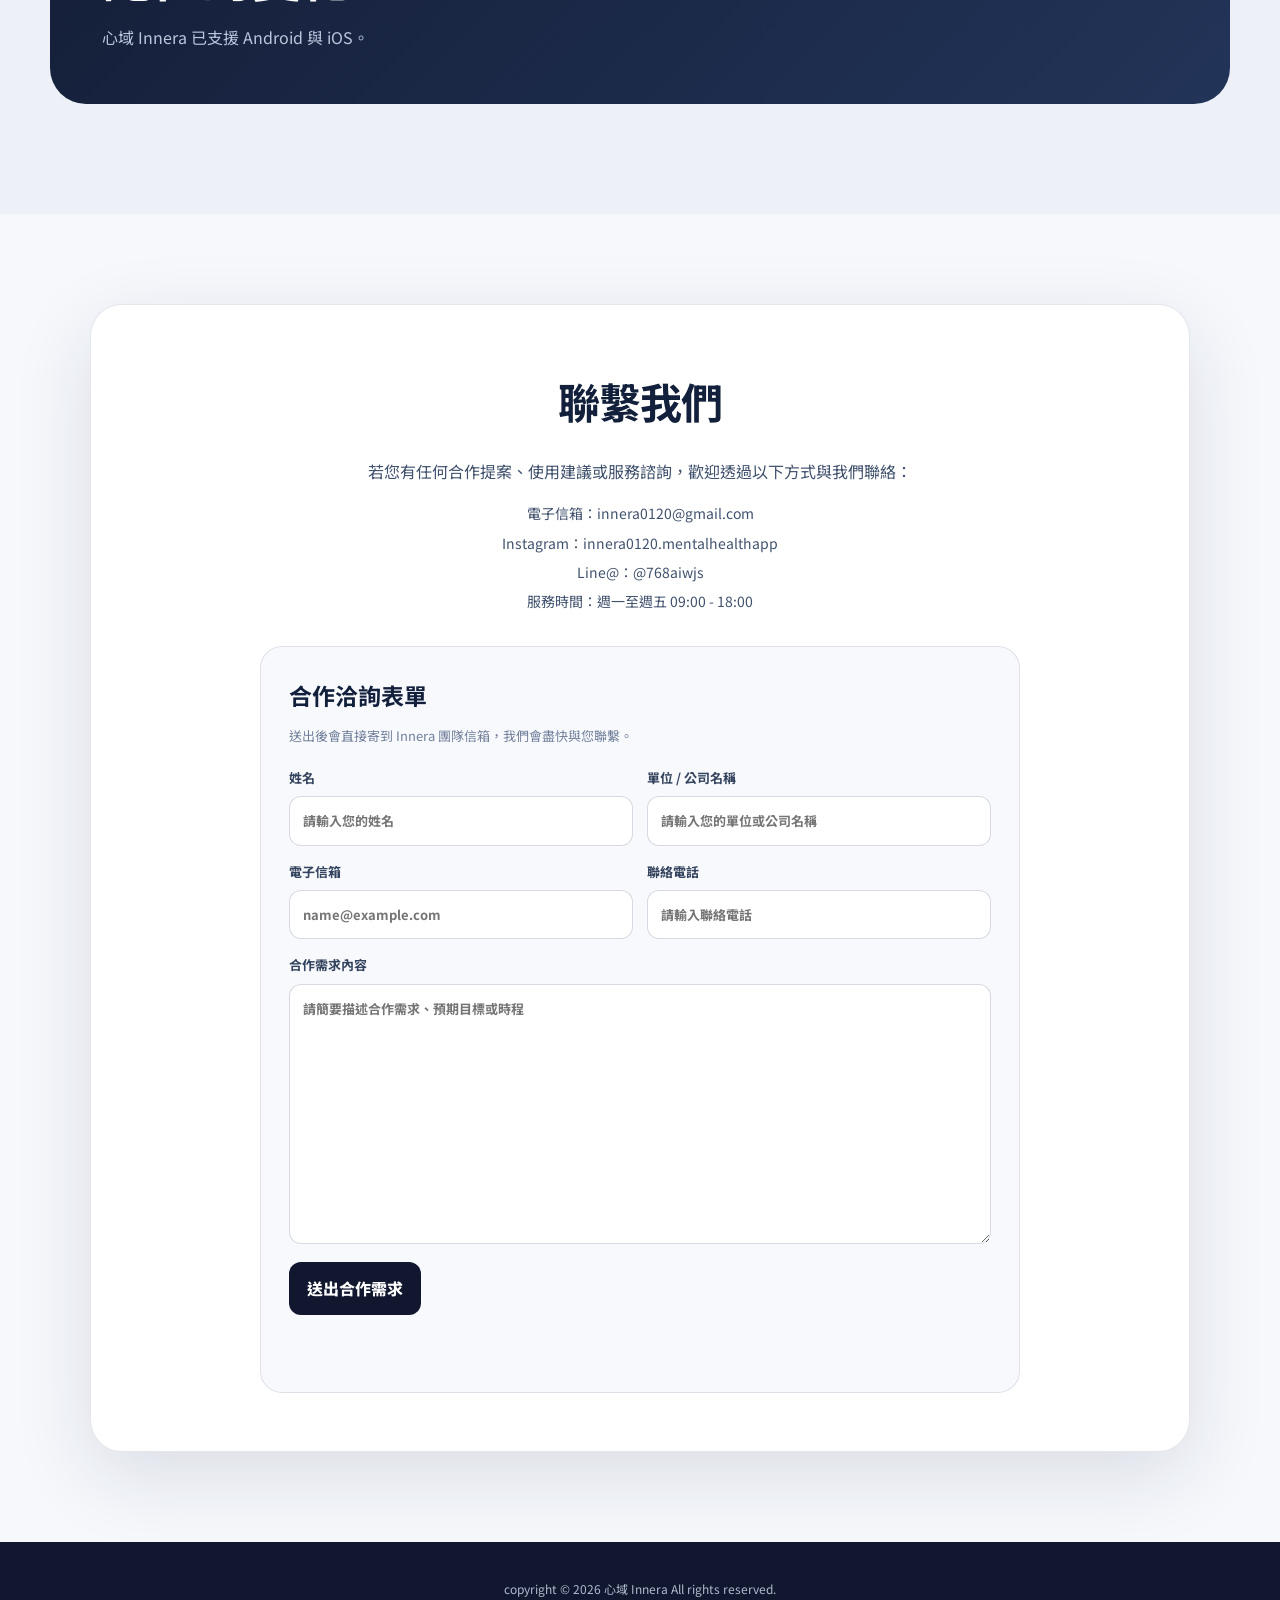
==== commit 6960d2ae: "[fix]更換形像影片" ====
--- a/index.html
+++ b/index.html
@@ -3,25 +3,46 @@
 <head>
     <meta charset="UTF-8">
     <meta name="viewport" content="width=device-width, user-scalable=no, initial-scale=1.0">
+
     <title>心域 Innera｜情緒、心理App、日記、藥物紀錄、身心照護</title>
-    <meta name="description" content="心域 Innera 是專為身心健康設計的心理 App，提供情緒紀錄、心理日記、藥物紀錄與身心照護功能，幫助你探索身心的每一個角落。">
-    <meta name="keywords" content="心域, Inner, 情緒, 心理App, 日記, 藥物紀錄, 身心照護, 心理健康, 情緒管理, Innera">
-    <meta property="og:title" content="心域 Innera｜情緒、心理App、日記、藥物紀錄、身心照護">
-    <meta property="og:description" content="心域 Innera 是專為身心健康設計的心理 App，提供情緒紀錄、心理日記、藥物紀錄與身心照護功能。">
+
+    <meta name="description"
+          content="心域 Innera 是專為身心健康設計的心理 App，提供情緒紀錄、心理日記、藥物紀錄與身心照護功能，幫助你探索身心的每一個角落。">
+
+    <meta name="keywords"
+          content="心域, Innera, 情緒, 心理App, 日記, 藥物紀錄, 身心照護, 心理健康, 情緒管理">
+
+    <!-- 告訴搜尋引擎正式網址 -->
+    <link rel="canonical" href="https://innerahealthcare.com/">
+
+    <!-- Favicon -->
+    <link rel="icon" type="image/png" href="/favicon.png">
+    <link rel="shortcut icon" href="/favicon.png">
+
+    <!-- Open Graph -->
+    <meta property="og:title"
+          content="心域 Innera｜情緒、心理App、日記、藥物紀錄、身心照護">
+
+    <meta property="og:description"
+          content="心域 Innera 是專為身心健康設計的心理 App，提供情緒紀錄、心理日記、藥物紀錄與身心照護功能。">
+
     <meta property="og:type" content="website">
+    <meta property="og:url" content="https://innerahealthcare.com/">
+    <meta property="og:image" content="https://innerahealthcare.com/favicon.png">
+
     <link rel="stylesheet" href="style.css">
-    <link rel="icon" type="image/png" sizes="1200x1200" href="./favicon.png">
-<script type="application/ld+json">
-{
-  "@context": "https://schema.org",
-  "@type": "MobileApplication",
-  "name": "心域 Innera",
-  "description": "專為身心健康設計的心理健康紀錄 App，提供情緒、症狀、睡眠、日記與藥物紀錄功能。",
-  "url": "https://2019chenqq.github.io/Innera/",
-  "applicationCategory": "HealthApplication",
-  "operatingSystem": "Android, iOS"
-}
-</script>
+
+    <script type="application/ld+json">
+    {
+      "@context": "https://schema.org",
+      "@type": "MobileApplication",
+      "name": "心域 Innera",
+      "description": "專為身心健康設計的心理健康紀錄 App，提供情緒、症狀、睡眠、日記與藥物紀錄功能。",
+      "url": "https://innerahealthcare.com/",
+      "applicationCategory": "HealthApplication",
+      "operatingSystem": "Android, iOS"
+    }
+    </script>
 </head>
 <body>
     <header class="navbar">
@@ -313,7 +334,7 @@
   <section class="brand-video-section" id="brand-video">
     <div class="brand-video-container">
       <div class="brand-video-text">
-        <span class="section-kicker">30 秒認識心域</span>
+        <span class="section-kicker">3 分鐘認識心域</span>
         <h2>從每天的一點點紀錄，慢慢拼回完整的自己。</h2>
         <p>
           看看心域如何把記錄、回顧與照護串在一起，
@@ -323,7 +344,7 @@
 
       <div class="brand-video-card">
         <video class="brand-video" controls playsinline preload="metadata">
-          <source src="Video/App形象影片.mp4" type="video/mp4">
+          <source src="Video/心域 Innera—軟體介紹.mp4" type="video/mp4">
           您的瀏覽器不支援影片播放。
         </video>
       </div>
